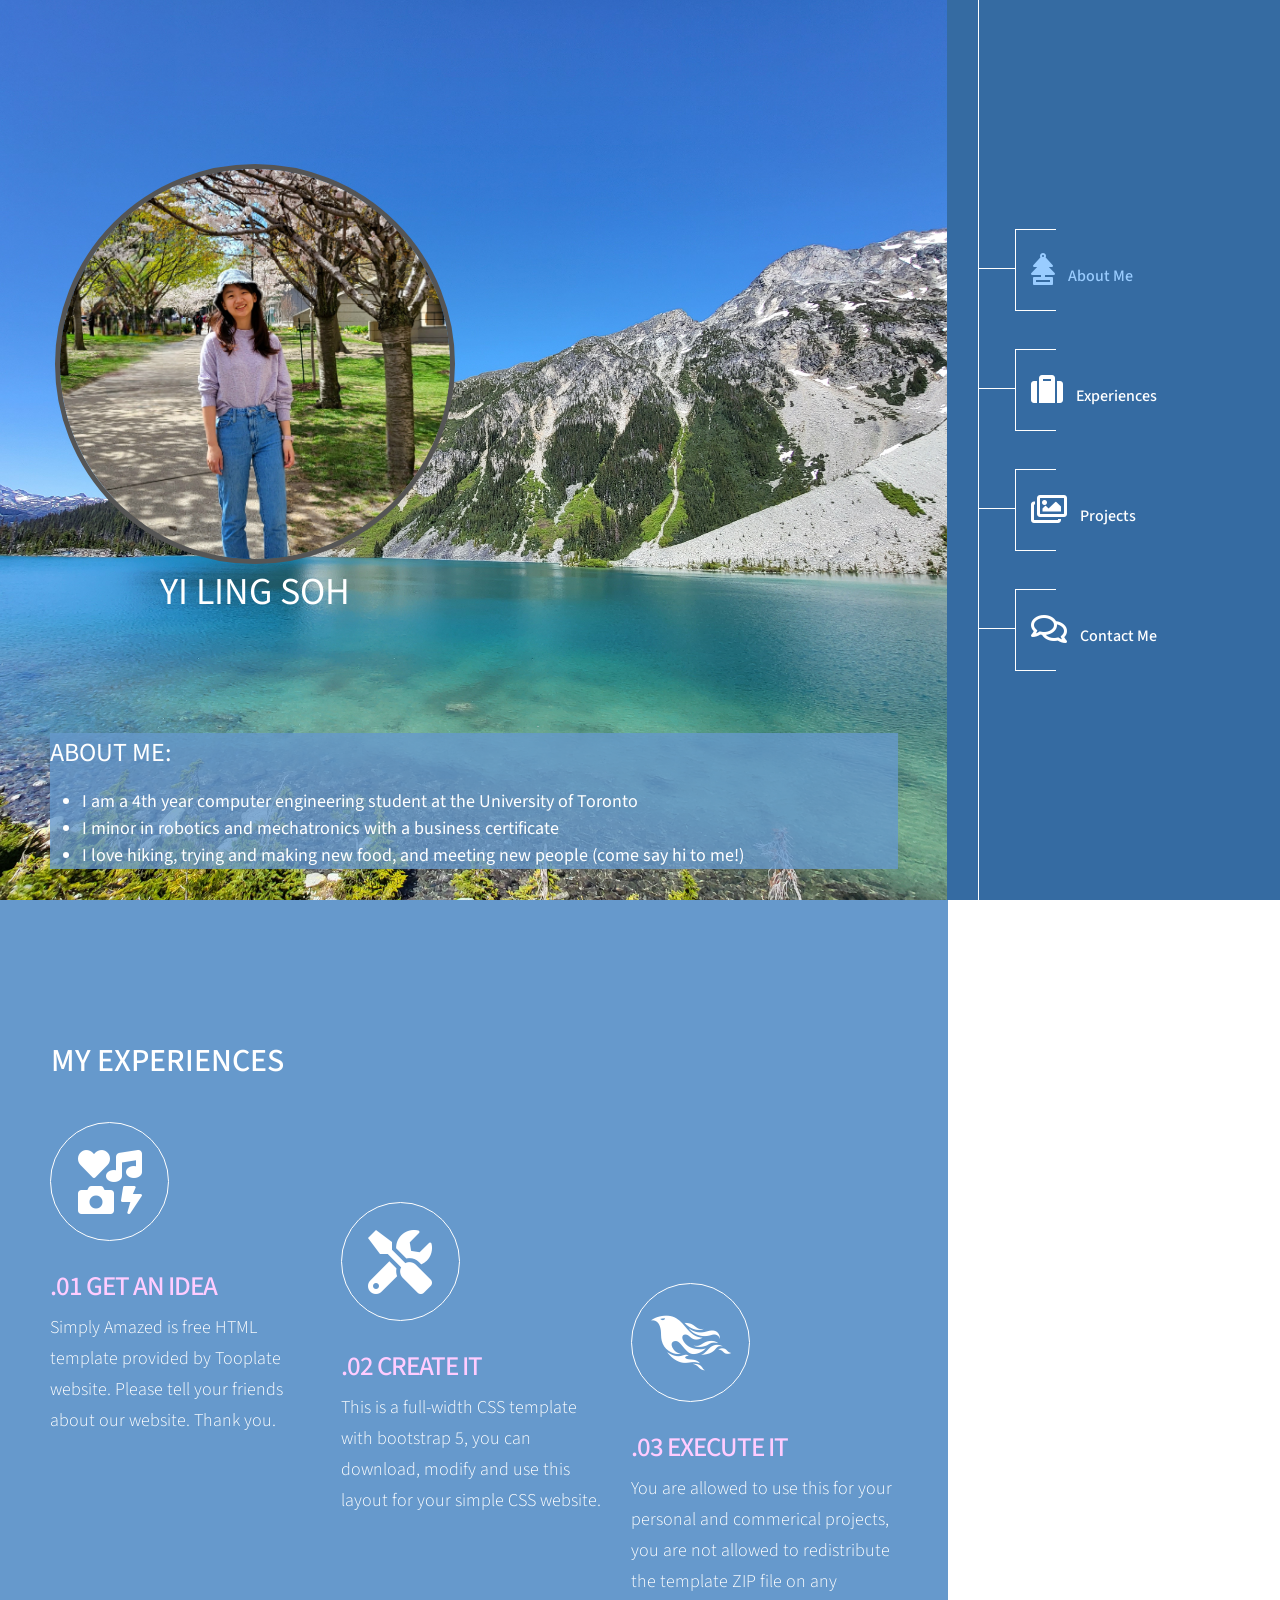
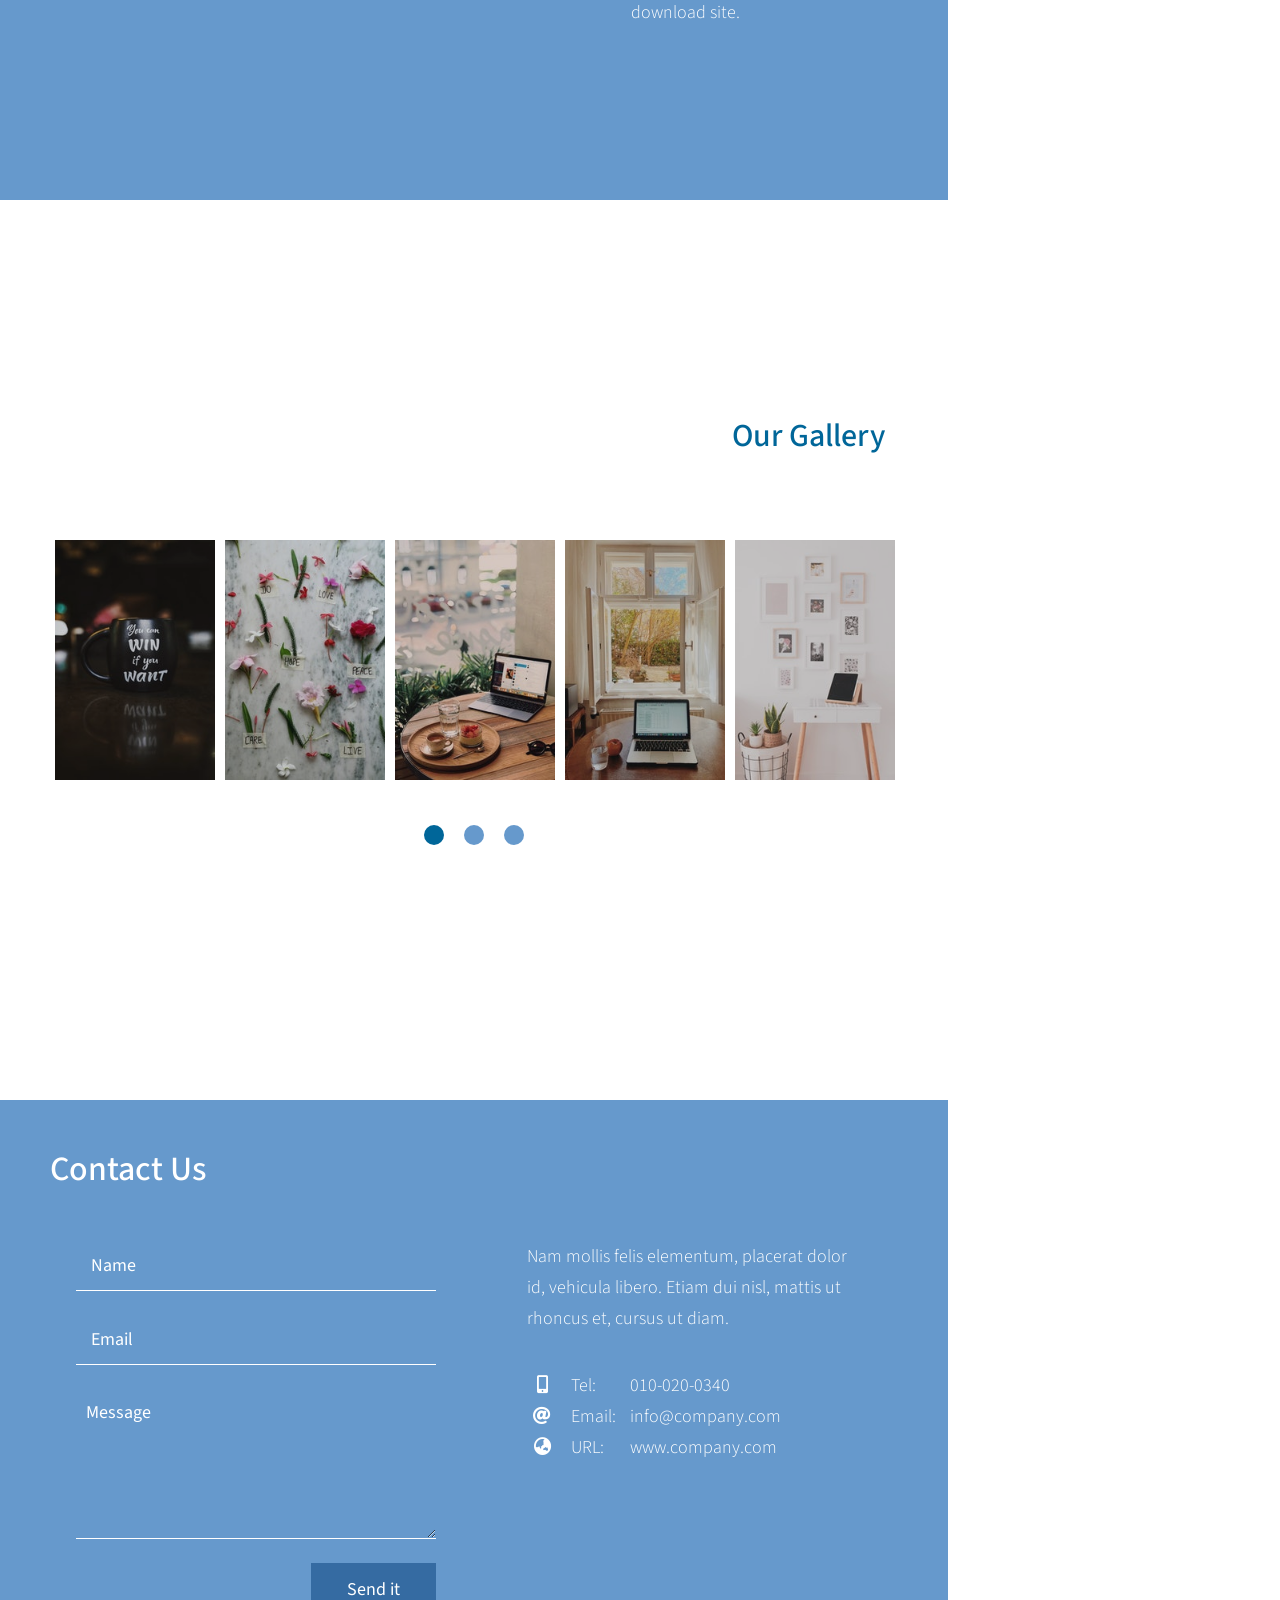
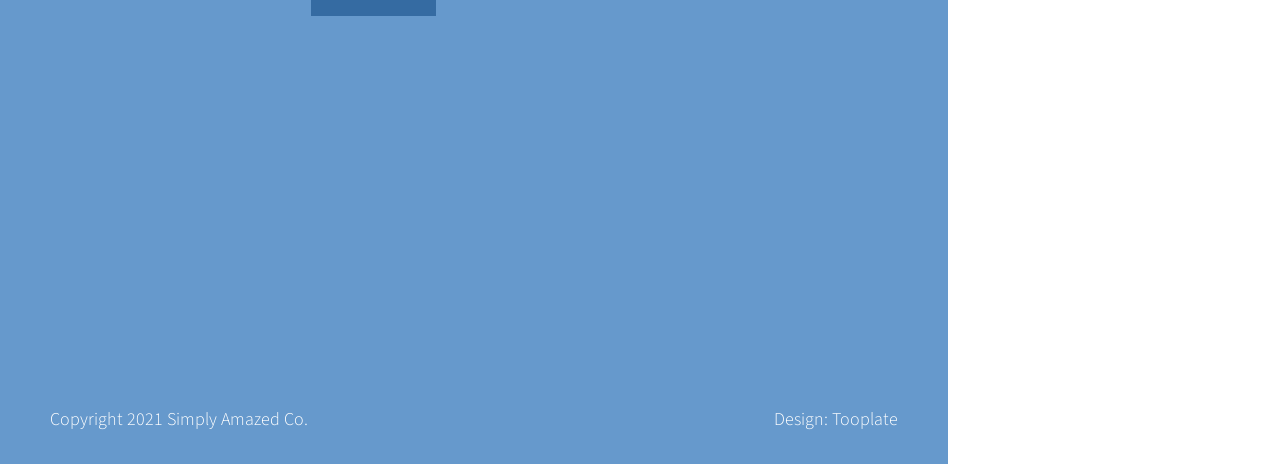
==== index.html @ aee6cf65 "bio part 2" ====
<!doctype html>
<html lang="en">
<head>
    <meta charset="utf-8" />
    <title>Simply Amazed HTML Template by Tooplate</title>
    <meta name="viewport" content="width=device-width, initial-scale=1">
    <link rel="preconnect" href="https://fonts.gstatic.com">
    <link href="https://fonts.googleapis.com/css2?family=Source+Sans+Pro:wght@300;400&display=swap" rel="stylesheet">
    <link rel="stylesheet" href="css/bootstrap.min.css" type="text/css" />
    <link rel="stylesheet" href="fontawesome/css/all.min.css" type="text/css" /> 
    <link rel="stylesheet" href="css/slick.css" type="text/css" />   
    <link rel="stylesheet" href="css/tooplate-simply-amazed.css" type="text/css" />
<!--

Tooplate 2123 Simply Amazed

https://www.tooplate.com/view/2123-simply-amazed

-->
</head>

<body>
    <div id="outer">
        <header class="header order-last" id="tm-header">
            <nav class="navbar">
                <div class="collapse navbar-collapse single-page-nav">
                    <ul class="navbar-nav">
                        <li class="nav-item">
                            <a class="nav-link" href="#section-1"><span class="icn"><i class="fas fa-2x fa-air-freshener"></i></span> About Me</a>
                        </li>
                        <li class="nav-item">
                            <a class="nav-link" href="#section-2"><span class="icn"><i class="fas fa-2x fa-solid fa-suitcase"></i></span> Experiences </a>
                        </li>
                        <li class="nav-item">
                            <a class="nav-link" href="#section-3"><span class="icn"><i class="far fa-2x fa-images"></i></span> Projects </a>
                        </li>
                        <li class="nav-item">
                            <a class="nav-link" href="#section-4"><span class="icn"><i class="far fa-2x fa-comments"></i></span> Contact Me</a>
                        </li>
                    </ul>
                </div>
            </nav>
        </header>
        
        <button class="navbar-button collapsed" type="button">
            <span class="menu_icon">
                <span class="icon-bar"></span>
                <span class="icon-bar"></span>
                <span class="icon-bar"></span>
            </span>
        </button>
        
        <main id="content-box" class="order-first">
            <div class="banner-section section parallax-window" data-parallax="scroll" data-image-src="img/section-1-bg.jpg" id="section-1">
                <div class="container">
                    <div class="item">
                        <div class="logo-fa" > <img class="circular--square" src="img/pp.jpg" /> <span id="larger" >Yi Ling Soh</span>
                        </div>
                            <div class="bg-blue-transparent abt-me"><p> <span style="font-size: 26px"> <strong>ABOUT ME:</strong> </span>
                                <ul>
                                    <li>I am a 4th year computer engineering student at the University of Toronto</li>
                                    <li>I minor in robotics and mechatronics with a business certificate</li>
                                    <li>I love hiking, trying and making new food, and meeting new people (come say hi to me!)</li>
                                </ul>
                            </p></div>
                        </div>
                    </div>
                </div>
        
            <section class="work-section section" id="section-2">
                <div class="container">
                    <div class="title">
                        <h2>MY EXPERIENCES</h2>
                    </div>
                    <div class="row">
                        <div class="item col-md-4">
                            <div class="tm-work-item-inner">
                                <div class="icn"><i class="fas fa-2x fa-icons"></i></div>
                                <h3>.01 Get An Idea</h3>
                                <p>Simply Amazed is free HTML template provided by Tooplate website. Please tell your friends about our website. Thank you.</p>
                            </div>                        
                        </div>
                        <div class="item col-md-4 one">
                            <div class="tm-work-item-inner">
                                <div class="icn"><i class="fas fa-2x fa-tools"></i></div>
                                <h3>.02 Create It</h3>
                                <p>This is a full-width CSS template with bootstrap 5, you can download, modify and use this layout for your simple CSS website.</p>
                            </div>
                        </div>
                        <div class="item col-md-4 two">
                            <div class="tm-work-item-inner">
                                <div class="icn"><i class="fab fa-2x fa-phoenix-framework"></i></div>
                                <h3>.03 Execute it</h3>
                                <p>You are allowed to use this for your personal and commerical projects, you are not allowed to redistribute the template ZIP file on any download site.</p>
                            </div>
                        </div>
                    </div>
                    
                </div>
            </section>

            <section class="gallery-section section parallax-window" data-parallax="scroll" data-image-src="img/section-3-bg.jpg" id="section-3">
                <div class="container">
                    <div class="title text-right">
                        <h2>Our Gallery</h2>
                    </div>
                    <div class="mx-auto gallery-slider">
                        <figure class="effect-julia item">
                            <img src="img/gallery-img-01.jpg" alt="Image">
                            <figcaption>
                                <div>
                                    <p>Julia dances in the deep dark</p>
                                </div>
                                <a href="#">View more</a>
                            </figcaption>
                        </figure>
                        <figure class="effect-julia item">
                            <img src="img/gallery-img-02.jpg" alt="Image">
                            <figcaption>
                                <div>
                                    <p>Julia dances in the deep dark</p>
                                </div>
                                <a href="#">View more</a>
                            </figcaption>
                        </figure>
                        <figure class="effect-julia item">
                            <img src="img/gallery-img-03.jpg" alt="Image">
                            <figcaption>
                                <div>
                                    <p>Julia dances in the deep dark</p>
                                </div>
                                <a href="#">View more</a>
                            </figcaption>
                        </figure>
                        <figure class="effect-julia item">
                            <img src="img/gallery-img-04.jpg" alt="Image">
                            <figcaption>
                                <div>
                                    <p>Julia dances in the deep dark</p>
                                </div>
                                <a href="#">View more</a>
                            </figcaption>
                        </figure>
                        <figure class="effect-julia item">
                            <img src="img/gallery-img-05.jpg" alt="Image">
                            <figcaption>
                                <div>
                                    <p>Julia dances in the deep dark</p>
                                </div>
                                <a href="#">View more</a>
                            </figcaption>
                        </figure>
                        <figure class="effect-julia item">
                            <img src="img/gallery-img-06.jpg" alt="Image">
                            <figcaption>
                                <div>
                                    <p>Julia dances in the deep dark</p>
                                </div>
                                <a href="#">View more</a>
                            </figcaption>
                        </figure>
                        <figure class="effect-julia item">
                            <img src="img/gallery-img-07.jpg" alt="Image">
                            <figcaption>
                                <div>
                                    <p>Julia dances in the deep dark</p>
                                </div>
                                <a href="#">View more</a>
                            </figcaption>
                        </figure>
                        <figure class="effect-julia item">
                            <img src="img/gallery-img-08.jpg" alt="Image">
                            <figcaption>
                                <div>
                                    <p>Julia dances in the deep dark</p>
                                </div>
                                <a href="#">View more</a>
                            </figcaption>
                        </figure>
                        <figure class="effect-julia item">
                            <img src="img/gallery-img-09.jpg" alt="Image">
                            <figcaption>
                                <div>
                                    <p>Julia dances in the deep dark</p>
                                </div>
                                <a href="#">View more</a>
                            </figcaption>
                        </figure>
                    </div>
                </div>
            </section>

            <section class="contact-section section" id="section-4">
                <div class="container">
                    <div class="title">
                        <h3>Contact Us</h3>
                    </div>
                    <div class="row">
                        <div class="col-lg-5 col-md-6 mb-4 contact-form">
                            <div class="form tm-contact-item-inner">
                                <form action="#" method="POST">
                                    <div class="form-group">
                                        <input name="name" type="text" class="form-control" placeholder="Name">
                                    </div>
                                    <div class="form-group">
                                        <input name="email" type="text" class="form-control" placeholder="Email">
                                    </div>
                                    <div class="form-group">
                                        <textarea name="message" class="textarea form-control" placeholder="Message"></textarea>
                                    </div>
                                    <div class="form-group text-right">
                                        <input type="submit" class="btn btn-primary" value="Send it">
                                    </div>
                                </form>
                            </div>
                        </div>
                        <div class="col-lg-4 col-md-6 mb-4 contact-details">
                            <div class="tm-contact-item-inner-2">
                                <p>Nam mollis felis elementum, placerat dolor id, vehicula libero. Etiam dui nisl, mattis ut rhoncus et, cursus ut diam.</p>
                                <ul class="font-weight-light">
                                    <li>
                                        <span class="icn"><i class="fas fa-mobile-alt"></i></span>
                                        <span class="lbl">Tel:</span> <a href="#">010-020-0340</a>
                                    </li>
                                    <li>
                                        <span class="icn"><i class="fas fa-at"></i></span>
                                        <span class="lbl">Email:</span> <a href="#">info@company.com</a>
                                    </li>
                                    <li>
                                        <span class="icn"><i class="fas fa-globe-asia"></i></span>
                                        <span class="lbl">URL:</span> <a href="#">www.company.com</a>
                                    </li>
                                </ul>
                            </div>                        
                        </div>
                        <div class="col-lg-3 col-md-12 map">
                            <!-- Map -->
                            <div class="map-outer tm-mb-40">
                                <div class="gmap-canvas">
                                    <iframe width="100%" height="400" id="gmap-canvas"
                                        src="https://maps.google.com/maps?q=Av.+L%C3%BAcio+Costa,+Rio+de+Janeiro+-+RJ,+Brazil&t=&z=13&ie=UTF8&iwloc=&output=embed"
                                        frameborder="0" scrolling="no" marginheight="0" marginwidth="0"></iframe>
                                </div>
                            </div>
                        </div>
                    </div>                
                </div>
                <footer class="footer container container-2">
                    <div class="row"> 
                        <p class="col-sm-7">Copyright 2021 Simply Amazed Co.</p>
                        <p class="col-sm-5 text-right design">Design: <a rel="nofollow" href="https://www.tooplate.com" target="_parent">Tooplate</a></p>
                    </div>
                </footer>
            </section>
        </main>
    </div>
    <script src="js/jquery-3.3.1.min.js"></script>
    <script src="js/bootstrap.bundle.min.js"></script>
    <script src="js/jquery.singlePageNav.min.js"></script>
    <script src="js/slick.js"></script>
    <script src="js/parallax.min.js"></script>
    <script src="js/templatemo-script.js"></script>
</body>
</html>
---- css/tooplate-simply-amazed.css ----
::after, ::before { line-height: normal; }

/* <<< Reset CSS >>> */
body {
  font-family: 'Source Sans Pro', sans-serif;
  font-size: 18px;
  color: #6c757d;
  line-height: 1.5;
  background-color: #fff;
  -webkit-font-smoothing: antialiased;
  -webkit-text-size-adjust: 100%;
}

ol:after,
ul:after {
  content: "";
  display: block;
  line-height: 0;
  clear: both;
  overflow: hidden;
  height: 0;
}

pre {
  border-left: 10px solid #ccc;
  max-width: 500px;
}

/* <<< Headings >>> */
h1 { font-size: 40px; }
h2 { font-size: 32px; }
h3 { font-size: 28px; }
h4 { font-size: 24px; }
h5 { font-size: 20px; }
h6 { font-size: 16px; }
p, .font-weight-light { font-weight: 300; }

/* <<< WP-Image Hack >>> */
img {
  border: 0;
  height: auto;
  max-width: 100%;
}


/* <<< anchor >>> */
a {
  color: #99ccff;
  -webkit-transition: all 0.3s ease-in-out;
  transition: all 0.3s ease-in-out;
}

a:hover {
  color: green;
  text-decoration: none;
}

a:focus {
  outline: 0;
  color: green;
}

/* <<< btn override >>> */
.btn {
  white-space: normal;
  cursor: pointer;
  font-size: 18px;
  padding: 12px 35px;
  border-radius: 0;
}

/* <<< btn-primary >>> */
.btn-primary {
  color: #fff;
  background-color: #356ba2;
  border-color: transparent;
}

.btn-primary.active, .btn-primary:active, .btn-primary.focus, .btn-primary:focus, .btn-primary.active.focus, .btn-primary.active:focus, .btn-primary.active:hover, .btn-primary:active.focus, .btn-primary:active:focus, .btn-primary:active:hover, .btn-primary:hover {
  color: #fff;
  background-color: #99ccff;
  border-color: transparent;
  -webkit-box-shadow: none;
  box-shadow: none;
}

.btn-primary:not(:disabled):not(.disabled).active, .btn-primary:not(:disabled):not(.disabled):active {
  background-color: #99ccff;
  border-color: transparent;
  -webkit-box-shadow: none;
  box-shadow: none;
}

.btn-primary:not(:disabled):not(.disabled).active:focus, .btn-primary:not(:disabled):not(.disabled):active:focus {
  -webkit-box-shadow: none;
  box-shadow: none;
}

.form-control {
  width: 100%;
  -webkit-appearance: none;
  -moz-appearance: none;
  appearance: none;
  border-radius: 0;
  -webkit-background-clip: padding-box;
  height: 50px;
  background-color: transparent;
  border: 0;
  border-bottom: 1px solid #fff;
  font-size: 18px;
  color: #fff;
  padding-left: 15px;
  padding-right: 15px;
}

.form-control::-webkit-input-placeholder { color: white; }
.form-control:-moz-placeholder { color: white; }
.form-control::-moz-placeholder { color: white; }
.form-control:-ms-input-placeholder { color: white; }

.form-control:focus {
  border-bottom: 1px solid #356ba2;
  outline: 0;
  -webkit-box-shadow: none;
  box-shadow: none;
  background-color: transparent;
  color: #fff;
}

textarea.form-control {
  min-height: 150px;
  padding: 10px 10px 10px 10px;
}

/* <<< Global >>> */
.container { max-width: 1150px; }
.container-2 { max-width: 1250px; }

/* <<< outer >>> */
#outer {
  position: relative;
  width: 100%;
  min-height: 100%;
  display: -webkit-box;
  display: -ms-flexbox;
  display: flex;
  -ms-flex-wrap: wrap;
      flex-wrap: wrap;
}

@media (max-width: 991px) {
  #outer { display: block; }
}

/* <<< Header >>> */
.header {
  position: fixed;
  right: 0;
  width: 26%;
  height: 100%;
  background-color: #356ba2;
  overflow-y: auto;
  z-index: 1;
  display: -webkit-box;
  display: -ms-flexbox;
  display: flex;
  -webkit-box-orient: vertical;
  -webkit-box-direction: normal;
}

@media (max-width: 991px) {
  .header {
    position: fixed;
    right: -100%;
    top: 0;
    bottom: 0;
    width: 300px;
    -webkit-transition: all 0.5s ease-in-out;
    transition: all 0.5s ease-in-out;
    display: -webkit-box;
    display: -ms-flexbox;
    display: flex;
  }
}

@media (max-width: 575px) {
  .header { width: 100%; }
}

.header.open { right: 0; }
.design { color: #fff; }

.design a {
  color: #fff;
  text-decoration: none;
}

.design a:hover { color: #99ccff; }

/* <<< Mobile Menu button >>> */
.navbar-button {
  width: 50px;
  height: 47px;  
  padding: 0;
  margin: 0;
  outline: 0;
  border: 0;
  z-index: 9;
  -webkit-box-shadow: none;
  box-shadow: none;
  position: fixed;
  top: 0px;
  right: 0px;
  background-color: #fff;
  padding: 10px;
  border-radius: 0;
  display: none;
  -webkit-box-shadow: 0px 5px 10px 0px rgba(50, 50, 50, 0.3);
  box-shadow: 0px 5px 10px 0px rgba(50, 50, 50, 0.3);
}

@media (max-width: 991px) {
  .navbar-button {
    display: flex;
    align-items: center;
    justify-content: center;
  }
}

.navbar-button:focus {
  border: 0;
  outline: 0;
  -webkit-box-shadow: 0px 5px 10px 0px rgba(50, 50, 50, 0.3);
  box-shadow: 0px 5px 10px 0px rgba(50, 50, 50, 0.3);
}

.navbar-button .menu_icon {
  margin: 0;
  padding-top: 1px;
  float: left;
  width: 25px;
  height: 22px;
  position: relative;
  cursor: pointer;
}

.navbar-button .menu_icon .icon-bar {
  display: block;
  position: absolute;
  opacity: 1;
  width: 25px;
  height: 3px;
  background-color: #6699cc;
  margin: 0 auto;
  left: 0;
  -webkit-transition: all 0.25s ease-in-out;
  transition: all 0.25s ease-in-out;
}

.navbar-button .menu_icon .icon-bar:nth-child(1) {
  top: 10px;
  -webkit-transform: rotate(145deg);
  /* WebKit */
  /* Mozilla */
  /* Opera */
  /* Internet Explorer */
  transform: rotate(140deg);
  /* CSS3 */
}

.navbar-button .menu_icon .icon-bar:nth-child(2) {
  top: 8px;
  opacity: 0;
  left: -10px;
}

.navbar-button .menu_icon .icon-bar:nth-child(3) {
  top: 10px;
  -webkit-transform: rotate(-145deg);
  /* WebKit */
  /* Mozilla */
  /* Opera */
  /* Internet Explorer */
  transform: rotate(-140deg);
  /* CSS3 */
}

.navbar-button.collapsed .icon-bar {
  -webkit-transform: rotate(0deg);
  /* WebKit */
  /* Mozilla */
  /* Opera */
  /* Internet Explorer */
  transform: rotate(0deg);
  /* CSS3 */
}

.navbar-button.collapsed .icon-bar:nth-child(1) {
  top: 0;
  -webkit-transform: rotate(0deg);
  /* WebKit */
  /* Mozilla */
  /* Opera */
  /* Internet Explorer */
  transform: rotate(0deg);
  /* CSS3 */
}

.navbar-button.collapsed .icon-bar:nth-child(2) {
  top: 10px;
  left: 0;
  opacity: 1;
}

.navbar-button.collapsed .icon-bar:nth-child(3) {
  top: 20px;
  -webkit-transform: rotate(0deg);
  /* WebKit */
  /* Mozilla */
  /* Opera */
  /* Internet Explorer */
  transform: rotate(0deg);
  /* CSS3 */
}

/* <<< Navigation >>> */
.navbar {
  padding: 0;
  margin-bottom: 0;
}

.navbar .navbar-collapse {
  display: flex;
  height: 100% !important;
  padding-left: 61px;
  padding-right: 61px;
}

@media (max-width: 1366px) {
  .navbar .navbar-collapse {
    padding-left: 31px;
    padding-right: 21px;
  }
}

.navbar .navbar-nav { position: relative; }

@media (max-height: 580px) {
  .navbar .navbar-nav { padding-top: 30px; }
}

.navbar .navbar-collapse::before {
  content: '';
  position: absolute;
  width: 1px;
  background-color: #fff;
  height: 100%;
  top: 0;
}

.navbar .navbar-nav > .nav-item {
  font-weight: 500;
  font-size: 18px;
  background-image: url(../img/menu-item-bg.png);
  background-position: left center;
  background-repeat: no-repeat;
  min-height: 82px;
  display: -webkit-box;
  display: -ms-flexbox;
  display: flex;
  -webkit-box-align: center;
      -ms-flex-align: center;
          align-items: center;
  padding-left: 66px;
  margin-bottom: 38px;
}

@media (max-width: 1366px) {
  .navbar .navbar-nav > .nav-item {
    font-size: 16px;
    padding-left: 53px;
  }
}

.navbar .navbar-nav > .nav-item .icn {
  padding-right: 20px;
  display: inline-block;
}

@media (max-width: 1366px) {
  .navbar .navbar-nav > .nav-item .icn { padding-right: 10px; }
}

.navbar .navbar-nav > .nav-item:last-child { margin-bottom: 0; }

.navbar .navbar-nav > .nav-item:hover > a.nav-link,
.navbar .navbar-nav > .nav-item.active > a.nav-link,
.navbar .navbar-nav > .nav-item.current-menu-ancestor > a.dropdown-toggle {
  background-color: transparent;
  outline: 0;
  color: #99ccff;
  transition: all 0.3s ease;
}

.navbar .navbar-nav > .nav-item > a.nav-link {
  color: #fff;
  -webkit-transition: all 0s ease-in-out;
  transition: all 0s ease-in-out;
  padding: 0;
}

.navbar .navbar-nav > .nav-item > a.nav-link.current { color: #99ccff; }

.navbar .navbar-nav > .nav-item > a.nav-link.dropdown-toggle::after {
  content: '';
  vertical-align: middle;
}

@media (max-width: 767px) {
  .navbar .navbar-nav > .nav-item > a.nav-link.dropdown-toggle::after { display: none; }
}

@media (max-width: 767px) {
  .navbar .navbar-nav > .nav-item > a.nav-link {
    padding: 10px;
    color: #fff;
  }
}

.navbar .navbar-nav > .nav-item ul.dropdown-menu {
  padding: 0;
  width: auto;
  border-radius: 0;
  border: 0;
  margin: 0;
}

.navbar .navbar-nav > .nav-item ul.dropdown-menu .nav-item {
  font-size: 16px;
  font-weight: 300;
}

.navbar .navbar-nav > .nav-item ul.dropdown-menu .nav-item > a.dropdown-item {
  border-bottom: 0;
  color: #fff;
  padding: 5px;
}

@media (max-width: 767px) {
  .navbar .navbar-nav > .nav-item ul.dropdown-menu .nav-item > a.dropdown-item {
    padding-left: 20px;
  }
}

.navbar .navbar-nav > .nav-item ul.dropdown-menu .nav-item > a.dropdown-item.dropdown-toggle {
  display: -ms-flexbox;
  display: -webkit-box;
  display: flex;
  -ms-flex-align: center;
  -webkit-box-align: center;
          align-items: center;
}

.navbar .navbar-nav > .nav-item ul.dropdown-menu .nav-item > a.dropdown-item.dropdown-toggle::after {
  height: 2px !important;
  background-color: cyan;
  opacity: 1;
  -webkit-box-flex: 1;
      -ms-flex: 1;
          flex: 1;
  border: 0;
  margin-left: 10px;
  display: block;
}

@media (max-width: 767px) {
  .navbar .navbar-nav > .nav-item ul.dropdown-menu .nav-item > a.dropdown-item.dropdown-toggle::after {
    display: none;
  }
}

.navbar .navbar-nav > .nav-item ul.dropdown-menu .nav-item:hover > a,
.navbar .navbar-nav > .nav-item ul.dropdown-menu .nav-item.active > a,
.navbar .navbar-nav > .nav-item ul.dropdown-menu .nav-item.current-menu-ancestor > a.dropdown-toggle {
  font-weight: 500;
  color: #fff;
  background-color: lightblue;
}

.navbar .navbar-nav > .nav-item ul.dropdown-menu .nav-item:hover > a.dropdown-toggle::after {
  opacity: 1;
}

.navbar .navbar-nav > .nav-item ul.dropdown-menu .nav-item ul.dropdown-menu {
  padding: 0;
}

@media (max-width: 767px) {
  .navbar .navbar-nav .caret::before {
    margin-left: 10px;
    font-size: 26px;
    content: '\f107';
    font-family: "fontawesome";
    vertical-align: middle;
  }
  .navbar .navbar-nav .caret.caret-open::before {
    content: '\f106';
  }
}

@media only screen and (min-width: 768px) {
  /**:: First Dropdown ::**/
  .navbar .navbar-collapse ul li {
    position: relative;
  }
  .navbar .navbar-collapse ul li:hover > ul {
    display: block;
  }
  .navbar .navbar-collapse ul ul {
    position: absolute;
    top: 100%;
    left: 0;
    min-width: 250px;
    display: none;
    background-color: dodgerblue;
  }
  /**:: Second Dropdown ::**/
  .navbar .navbar-collapse ul ul li {
    position: relative;
  }
  .navbar .navbar-collapse ul ul li:hover > ul {
    display: block;
  }
  .navbar .navbar-collapse ul ul ul {
    position: absolute;
    top: 0;
    left: 100%;
    min-width: 250px;
    display: none;
    background-color: aqua;
  }
  /**:: Third Dropdown ::**/
  .navbar .navbar-collapse ul ul ul li {
    position: relative;
  }
  .navbar .navbar-collapse ul ul ul li:hover ul {
    display: block;
  }
  .navbar .navbar-collapse ul ul ul ul {
    position: absolute;
    top: 0;
    left: -100%;
    min-width: 250px;
    display: none;
    z-index: 1;
    background-color: bisque;
  }
  /**:: Fourth Dropdown ::**/
  .navbar .navbar-collapse ul ul ul ul li {
    position: relative;
  }
  .navbar .navbar-collapse ul ul ul ul li:hover ul {
    display: block;
  }
  .navbar .navbar-collapse ul ul ul ul ul {
    position: absolute;
    top: 0;
    left: -100%;
    min-width: 250px;
    display: none;
    z-index: 1;
    background-color: fuchsia;
  }
}

@media (max-width: 991px) {
  .navbar .navbar-nav {
    padding-top: 5px;
    margin-bottom: 0;
  }

  .navbar .navbar-collapse { padding-left: 0; }
  .navbar .navbar-collapse::before { height: 0; }

  .navbar .navbar-nav > .nav-item {
    min-height: 45px;
    margin-bottom: 10px;
    background-size: contain;
  }

  .navbar .navbar-nav > .nav-item { padding-left: 30px; }
  .nav-link .fa-2x { font-size: 1.2em; }  
}

/* <<< content-box >>> */
#content-box {
  overflow: hidden;
  width: calc(74% + 1px);
}

@media (max-width: 991px) {
  #content-box { width: 100%; }
}

.section {
  height: 100vh;
  min-height: 700px;
  display: flex;
  align-items: center;
}

/* <<< Banner side >>> */
.banner-section {
  position: relative;
  text-align: center;
  background-color: #99ccff;
  padding-top: 121px;
  align-items: flex-start;
}

.bg-blue-transparent { background-color: rgb(102 153 204 / 0.8); }
.abt-me {
  text-align: left;
  color: white;
}

.circular--square { 
  border-top-left-radius: 50% 50%; 
  border-top-right-radius: 50% 50%; 
  border-bottom-right-radius: 50% 50%; 
  border-bottom-left-radius: 50% 50%; 
  border: 5px solid #555;
}

.banner-section .logo-fa {  
  color: #fff;
  max-width: 400px;
  margin-left: 5px;
  padding-top: 43px;
  padding-bottom: 35px;
  font-size: 32px;
  margin-bottom: 60px;
}

@media (max-width: 991px) {
  .banner-section .logo-fa { margin: 0 auto 30px; }
}

@media (max-width: 767px) {
  .banner-section .logo-fa {
    font-size: 28px;
    padding-top: 20px;
    padding-bottom: 15px;
  }
}

.banner-section .logo-fa span {
  font-size: 38px;
  display: block;
  text-transform: uppercase;
  margin-bottom: 17px;
}

@media (max-width: 767px) {
  .banner-section .logo-fa span {
    font-size: 32px;
    margin-bottom: 10px;
  }
}

.banner-section .simple {
  color: #fff;
  display: inline-block;
  margin: auto;
  margin-left: 97px;
  padding: 33px 68px 34px 68px;
}

@media (max-width: 991px) {
  .banner-section .simple { margin-left: 0; }
}

@media (max-width: 767px) {
  .banner-section .simple { padding: 16px 34px 17px 34px; }
}

.banner-section .simple p {
  margin-bottom: 0;
  font-size: 22px;
}

@media (max-width: 991px) {
  .banner-section .simple p { font-size: 20px; }
}

@media (max-width: 575px) {
  .banner-section .simple p { font-size: 18px; }
}

/* <<< Work Side >>> */
.work-section {
  padding-top: 90px!important;
  padding-bottom: 90px!important;
  min-height: 850px;
  background-color: #6699cc;
}

.work-section .container { max-width: 1242px; }

.tm-work-item-inner {
  max-width: 360px;
  margin-left: auto;
  margin-right: auto;
  margin-bottom: 30px;
}

@media (max-width: 767px) {
  .work-section .item {
    text-align: center;
    margin-bottom: 30px;
  }
}

.work-section .item.one { margin-top: 80px; }

@media (max-width: 767px) {
  .work-section .item.one { margin-top: 0;}
}

.work-section .item.two { margin-top: 161px; }

@media (max-width: 767px) {
  .work-section .item.two { margin-top: 0; }
}

.work-section .item .icn {
  width: 119px;
  height: 119px;
  display: block;
  border: 1px solid #fff;
  border-radius: 100%;
  color: #fff;
  font-size: 32px;
  display: -webkit-box;
  display: -ms-flexbox;
  display: flex;
  -webkit-box-pack: center;
      -ms-flex-pack: center;
          justify-content: center;
  -webkit-box-align: center;
      -ms-flex-align: center;
          align-items: center;
  text-transform: uppercase;
  margin-bottom: 30px;
}

@media (max-width: 767px) {
  .work-section .item .icn { margin: 0 auto 20px; }
}

.work-section .item h3 {
  color: #ffccff;
  text-transform: uppercase;
  font-size: 27px;
  letter-spacing: -1px;
  margin-bottom: 9px;
}

.work-section .item p {
  color: #fff;
  line-height: 31px;
  margin-bottom: 0;
}

.work-section .title {
  margin-left: 1px;
  padding-bottom: 30px;
  /*border-bottom: 1px solid #fff;*/
}

.work-section .title h2 {
  color: #fff;
  font-size: 32px;
  margin-bottom: 12px;
}

/* <<< Gallery section >>> */
.gallery-slider figure {
	position: relative;
	float: left;
  overflow: hidden;
  margin: 0;
  max-width: 200px;
	height: auto;
	background: #3085a3;
	text-align: center;
	cursor: pointer;
}

.gallery-slider figure img {
	position: relative;
	display: block;
	min-height: 100%;
	max-width: 100%;
	opacity: 0.8;
}

.gallery-slider figure figcaption {
	padding: 1em;
	color: #fff;
	text-transform: uppercase;
	font-size: 1.25em;
	-webkit-backface-visibility: hidden;
	backface-visibility: hidden;
}

.gallery-slider figure figcaption::before,
.gallery-slider figure figcaption::after {
	pointer-events: none;
}

.gallery-slider figure figcaption,
.gallery-slider figure figcaption > a {
	position: absolute;
	top: 0;
	left: 0;
	width: 100%;
	height: 100%;
}

/* Anchor will cover the whole item by default */
/* For some effects it will show as a button */
.gallery-slider figure figcaption > a {
	z-index: 1000;
	text-indent: 200%;
	white-space: nowrap;
	font-size: 0;
	opacity: 0;
}

.gallery-slider figure h2 {
	word-spacing: -0.15em;
  font-weight: 300;
  font-size: 28px;
}

.gallery-slider figure h2 span {
	font-weight: 800;
}

.gallery-slider figure h2,
.gallery-slider figure p {
	margin: 0;
}

.gallery-slider figure p {
	letter-spacing: 1px;
	font-size: 68.5%;
}

.gallery-section {
  background-color: #99ccff;
}

.gallery-section .title {
  padding-right: 13px;
  margin-bottom: 80px;
}

/*---------------*/
/***** Julia *****/
/*---------------*/

figure.effect-julia {
	background: #2f3238;
}

figure.effect-julia img {
	-webkit-transition: opacity 1s, -webkit-transform 1s;
	transition: opacity 1s, transform 1s;
	-webkit-backface-visibility: hidden;
	backface-visibility: hidden;
}

figure.effect-julia figcaption {
	display: flex;
  align-items: center;
}

figure.effect-julia h2 {
	position: relative;
	padding: 0.5em 0;
}

figure.effect-julia p {
	display: inline-block;
	margin: 0 0 0.25em;
	padding: 0.4em 1em;
	background: rgba(255,255,255,0.9);
	color: #2f3238;
	text-transform: none;
	font-weight: 500;
	font-size: 75%;
	-webkit-transition: opacity 0.35s, -webkit-transform 0.35s;
	transition: opacity 0.35s, transform 0.35s;
	-webkit-transform: translate3d(-360px,0,0);
	transform: translate3d(-360px,0,0);
}

figure.effect-julia p:first-child {
	-webkit-transition-delay: 0.15s;
	transition-delay: 0.15s;
}

figure.effect-julia p:nth-of-type(2) {
	-webkit-transition-delay: 0.1s;
	transition-delay: 0.1s;
}

figure.effect-julia p:nth-of-type(3) {
	-webkit-transition-delay: 0.05s;
	transition-delay: 0.05s;
}

figure.effect-julia:hover p:first-child {
	-webkit-transition-delay: 0s;
	transition-delay: 0s;
}

figure.effect-julia:hover p:nth-of-type(2) {
	-webkit-transition-delay: 0.05s;
	transition-delay: 0.05s;
}

figure.effect-julia:hover p:nth-of-type(3) {
	-webkit-transition-delay: 0.1s;
	transition-delay: 0.1s;
}

figure.effect-julia:hover img {
	opacity: 0.4;
	-webkit-transform: scale3d(1.1,1.1,1);
	transform: scale3d(1.1,1.1,1);
}

figure.effect-julia:hover p {
	opacity: 1;
	-webkit-transform: translate3d(0,0,0);
	transform: translate3d(0,0,0);
}

@media (max-width: 767px) {
  .gallery-section .title { margin-bottom: 40px; }
}

.gallery-section .title h2 { color: #006699; }
.gallery-section .slick-list { margin-bottom: 40px; }

.gallery-section .item {
  text-align: center;
  margin: 5px;
}

.gallery-section .slick-dots {
  position: unset;
  bottom: 0;
}

.gallery-section .slick-dots li {
  background-color: #6699cc;
  width: 20px;
  height: 20px;
  border-radius: 100%;
  margin: 0 10px;
  transition: all 0.3s ease;
}

.gallery-section .slick-dots li.slick-active,
.gallery-section .slick-dots li:hover {
  background-color: #006699;
}

.gallery-section .slick-dots li button { display: none; }

.contact-section {
  background-color: #6699cc;
  flex-direction: column;
  justify-content: center;
}

.contact-section .title { margin-bottom: 50px; }

.contact-section .title h3 {
  color: #fff;
  font-size: 34px;
}

.contact-section .contact-form .form-group { margin-bottom: 24px; }
.tm-contact-item-inner { max-width: 360px; }
.tm-contact-item-inner-2 { max-width: 330px; }

.tm-contact-item-inner,
.tm-contact-item-inner-2 {
  margin-left: auto;
  margin-right: auto;
}

@media (max-width: 767px) {
  .contact-section .contact-details { margin-bottom: 30px; }
}

.contact-section .contact-details p {
  color: #fff;
  line-height: 31px;
  margin-bottom: 38px;
}

.contact-section .contact-details ul {
  list-style: none;
  padding-left: 0;
  margin-bottom: 0;
}

.contact-section .contact-details ul li {
  color: #fff;
  margin-bottom: 4px;
}

.contact-section .contact-details ul li .icn {
  margin-right: 10px;
  display: inline-block;
  width: 30px;
  text-align: center;
}

.contact-section .contact-details ul li .lbl {
  display: inline-block;
  max-width: 55px;
  width: 100%;
}

.contact-section .contact-details ul li a {
  color: #fff;
  text-decoration: none;
}

.contact-section .contact-details ul li a:hover { color: #99ccff; }
.contact-section .map { text-align: center; }

.map-outer{
  position:relative;
  height:400px;
  width:100%;
}

.gmap-canvas {
  overflow:hidden;
  background:none!important;
  height:400px;
  width:100%;
}

/* <<< footer >>> */
.footer {
  position: relative;
  background-color: #6699cc;
  color: #fff;
  padding-top: 15px;
  padding-bottom: 15px;
  position: static;
  margin-top: 30px;
  /* <<< Dummy Side >>> */
}

@media (min-height: 600px){  
  .contact-section { position: relative; }

  .footer {
    position: absolute;
    bottom: 0;
    left: 60px;
  }
}

@media (max-width: 1300px) {
  .contact-section {
    height: auto;
    min-height: 100vh;
    padding-top: 50px;
  }

  .contact-form,
  .contact-details {
    width: 50%;
  }

  .map { width: 100%; }
}

.container {
  padding-left: 50px;
  padding-right: 50px;
}
.container-2 { max-width: 1250px; }

@media (max-width: 1800px) {
  .footer { left: 15px; }
  .container-2 { max-width: 1150px; }
}

@media (max-width: 1733px) {
  .footer {
    left: 0;
    padding-top: 30px;
  }
}

.parallax-window { background: transparent; }

@media (max-width: 991px) {
  .section {
    height: auto;
    min-height: 100vh;
    display: flex;
    align-items: center;
    padding-top: 60px;
    padding-bottom: 60px;
  }

  .banner-section { padding-top: 0; }
  .contact-section { padding-bottom: 0; }
}

@media (max-width: 620px) {
  .contact-form, .contact-details { width: 100%; }

  .contact-details { margin-bottom: 50px!important; }
}
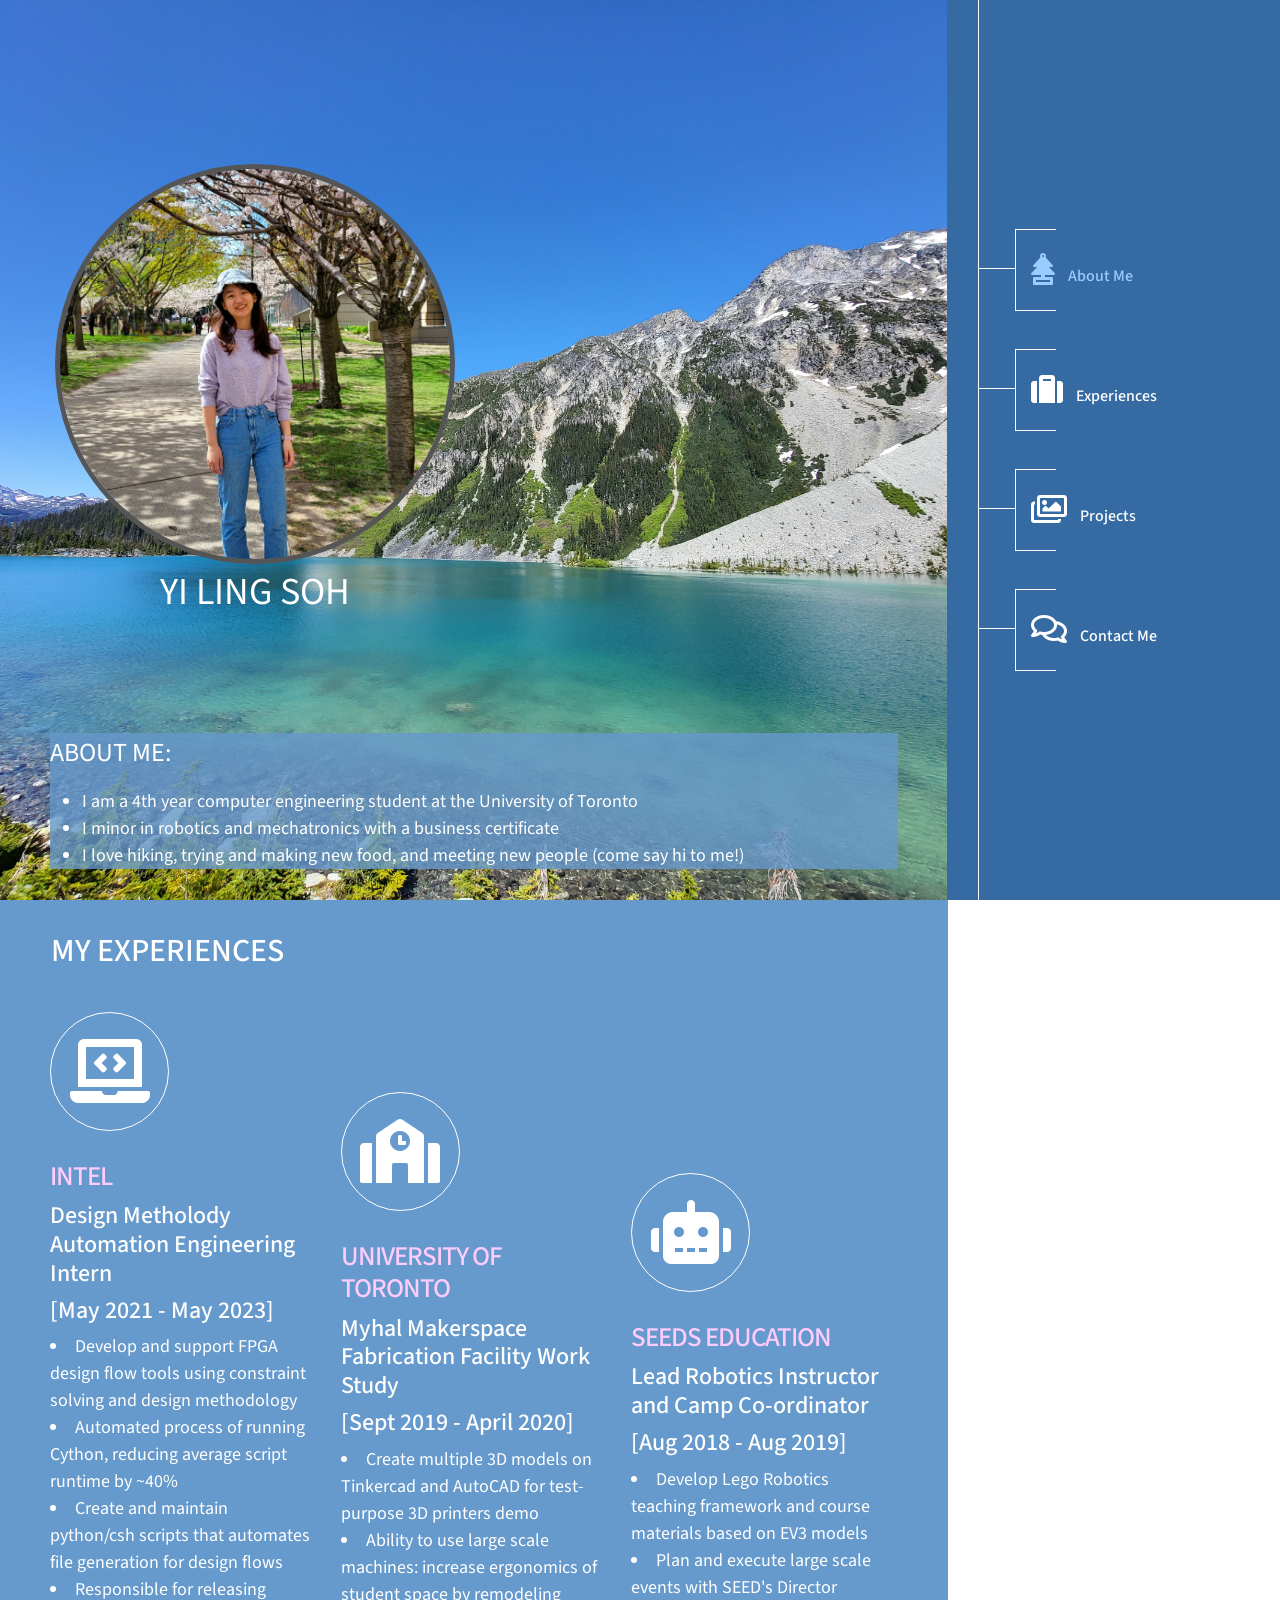
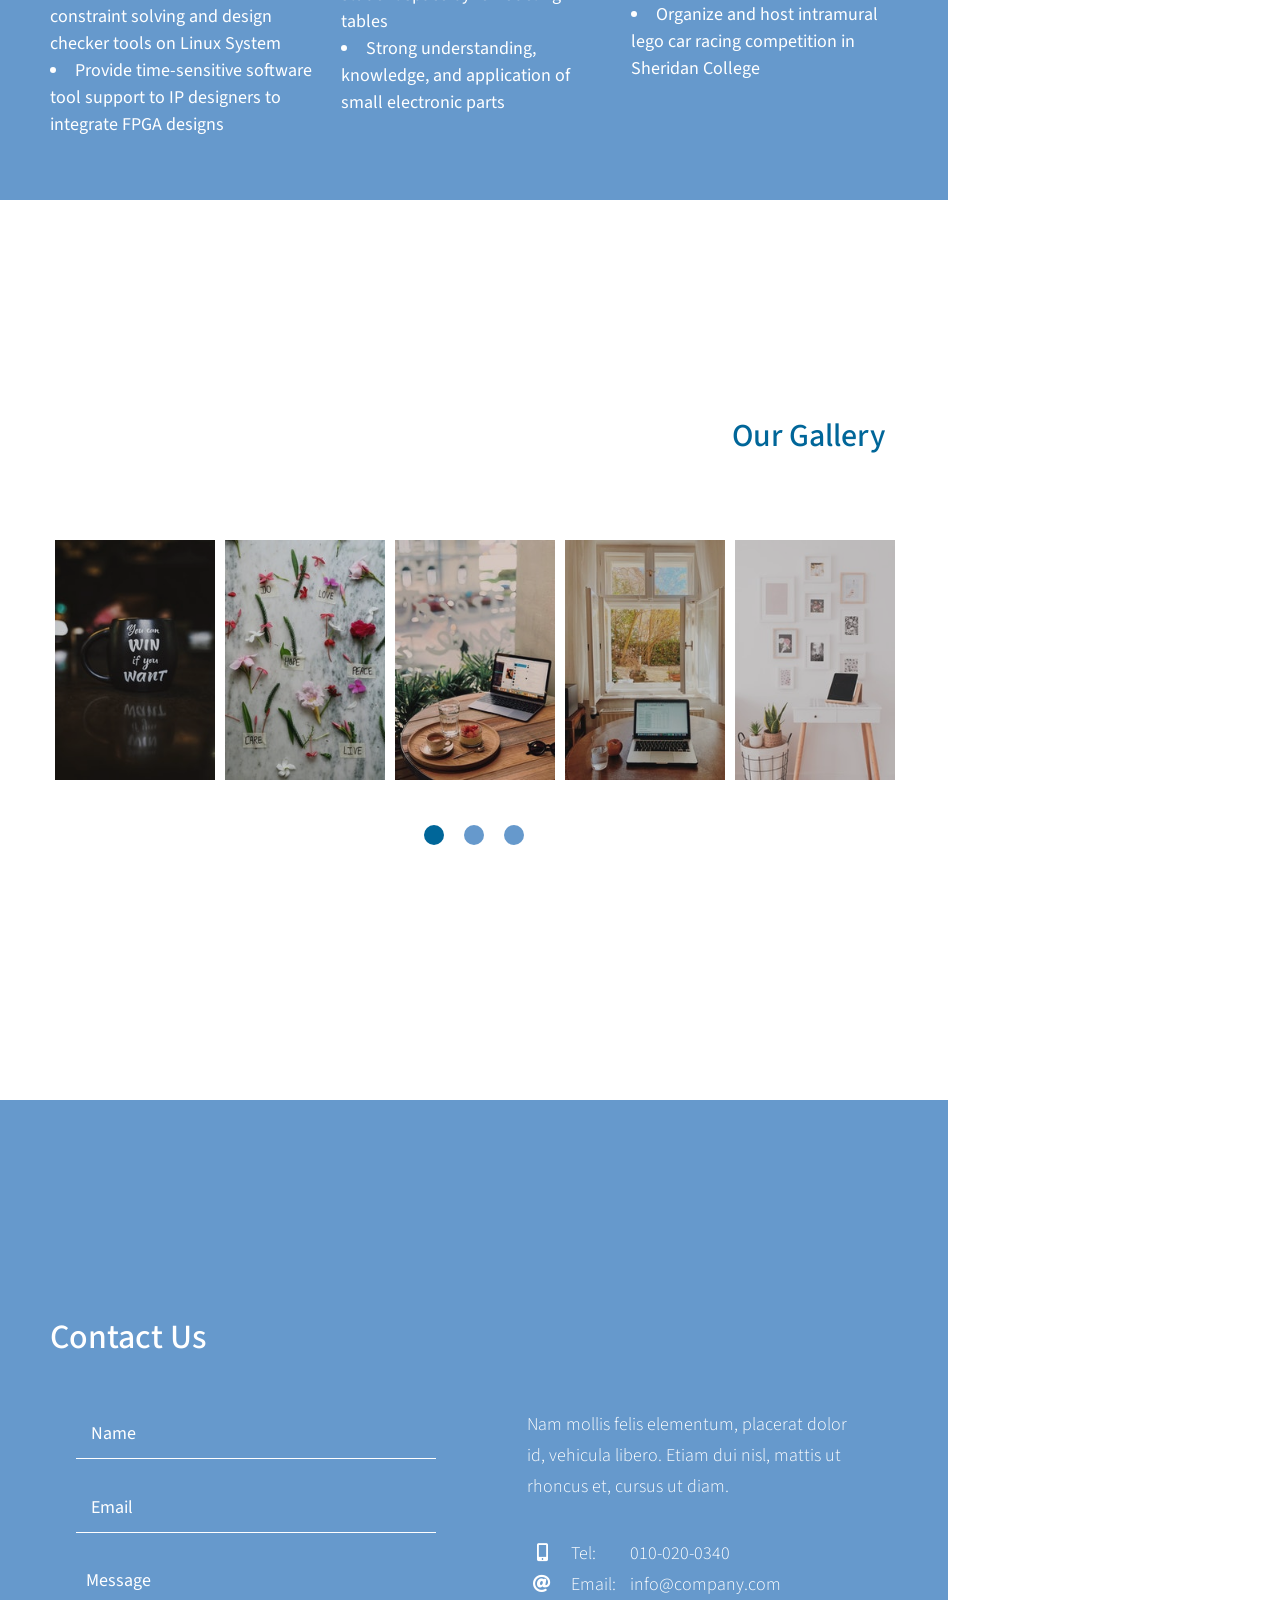
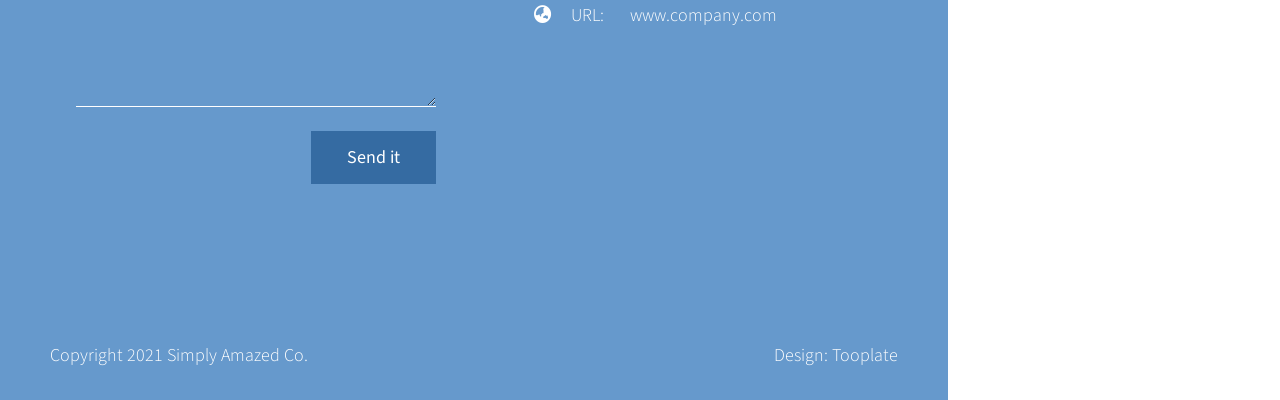
==== commit 81fd8071: "work exp" ====
--- a/index.html
+++ b/index.html
@@ -74,24 +74,41 @@
                     </div>
                     <div class="row">
                         <div class="item col-md-4">
-                            <div class="tm-work-item-inner">
-                                <div class="icn"><i class="fas fa-2x fa-icons"></i></div>
-                                <h3>.01 Get An Idea</h3>
-                                <p>Simply Amazed is free HTML template provided by Tooplate website. Please tell your friends about our website. Thank you.</p>
+                            <div class="tm-work-item-inner abt-me">
+                                <div class="icn "><i class="fas fa-2x fa-sharp fa-laptop-code"></i></div>
+                                <h3>intel</h3>
+                                <h4>Design Metholody Automation Engineering Intern</h4>
+                                <h4>[May 2021 - May 2023]</h4>
+                                <p><li>Develop and support FPGA design flow tools using constraint solving and design methodology</li>
+                                    <li>Automated process of running Cython, reducing average script runtime by ~40%</li>
+                                    <li>Create and maintain python/csh scripts that automates file generation for design flows</li>
+                                    <li>Responsible for releasing constraint solving and design checker tools on Linux System</li>
+                                    <li>Provide time-sensitive software tool support to IP designers to integrate FPGA designs</li>
+                                </p>
                             </div>                        
                         </div>
                         <div class="item col-md-4 one">
-                            <div class="tm-work-item-inner">
-                                <div class="icn"><i class="fas fa-2x fa-tools"></i></div>
-                                <h3>.02 Create It</h3>
-                                <p>This is a full-width CSS template with bootstrap 5, you can download, modify and use this layout for your simple CSS website.</p>
+                            <div class="tm-work-item-inner abt-me">
+                                <div class="icn"><i class="fas fa-2x fa-solid fa-school"></i></div>
+                                <h3>University of toronto</h3>
+                                <h4>Myhal Makerspace Fabrication Facility Work Study</h4>
+                                <h4>[Sept 2019 - April 2020]</h4>
+                                <p><li>Create multiple 3D models on Tinkercad and AutoCAD for test-purpose 3D printers demo </li>
+                                <li>Ability to use large scale machines: increase ergonomics of student space by remodeling tables</li>
+                                <li>Strong understanding, knowledge, and application of small electronic parts</li>
+                                </p>
                             </div>
                         </div>
                         <div class="item col-md-4 two">
-                            <div class="tm-work-item-inner">
-                                <div class="icn"><i class="fab fa-2x fa-phoenix-framework"></i></div>
-                                <h3>.03 Execute it</h3>
-                                <p>You are allowed to use this for your personal and commerical projects, you are not allowed to redistribute the template ZIP file on any download site.</p>
+                            <div class="tm-work-item-inner abt-me">
+                                <div class="icn"><i class="fas fa-2x fa-robot"></i></div>
+                                <h3>seeds education</h3>
+                                <h4>Lead Robotics Instructor and Camp Co-ordinator</h4>
+                                <h4>[Aug 2018 - Aug 2019]</h4>
+                                <p><li>Develop Lego Robotics teaching framework and course materials based on EV3 models</li>
+                                    <li>Plan and execute large scale events with SEED's Director</li>
+                                    <li>Organize and host intramural lego car racing competition in Sheridan College</li>
+                                </p>
                             </div>
                         </div>
                     </div>
@@ -233,16 +250,7 @@
                                 </ul>
                             </div>                        
                         </div>
-                        <div class="col-lg-3 col-md-12 map">
-                            <!-- Map -->
-                            <div class="map-outer tm-mb-40">
-                                <div class="gmap-canvas">
-                                    <iframe width="100%" height="400" id="gmap-canvas"
-                                        src="https://maps.google.com/maps?q=Av.+L%C3%BAcio+Costa,+Rio+de+Janeiro+-+RJ,+Brazil&t=&z=13&ie=UTF8&iwloc=&output=embed"
-                                        frameborder="0" scrolling="no" marginheight="0" marginwidth="0"></iframe>
-                                </div>
-                            </div>
-                        </div>
+                        
                     </div>                
                 </div>
                 <footer class="footer container container-2">
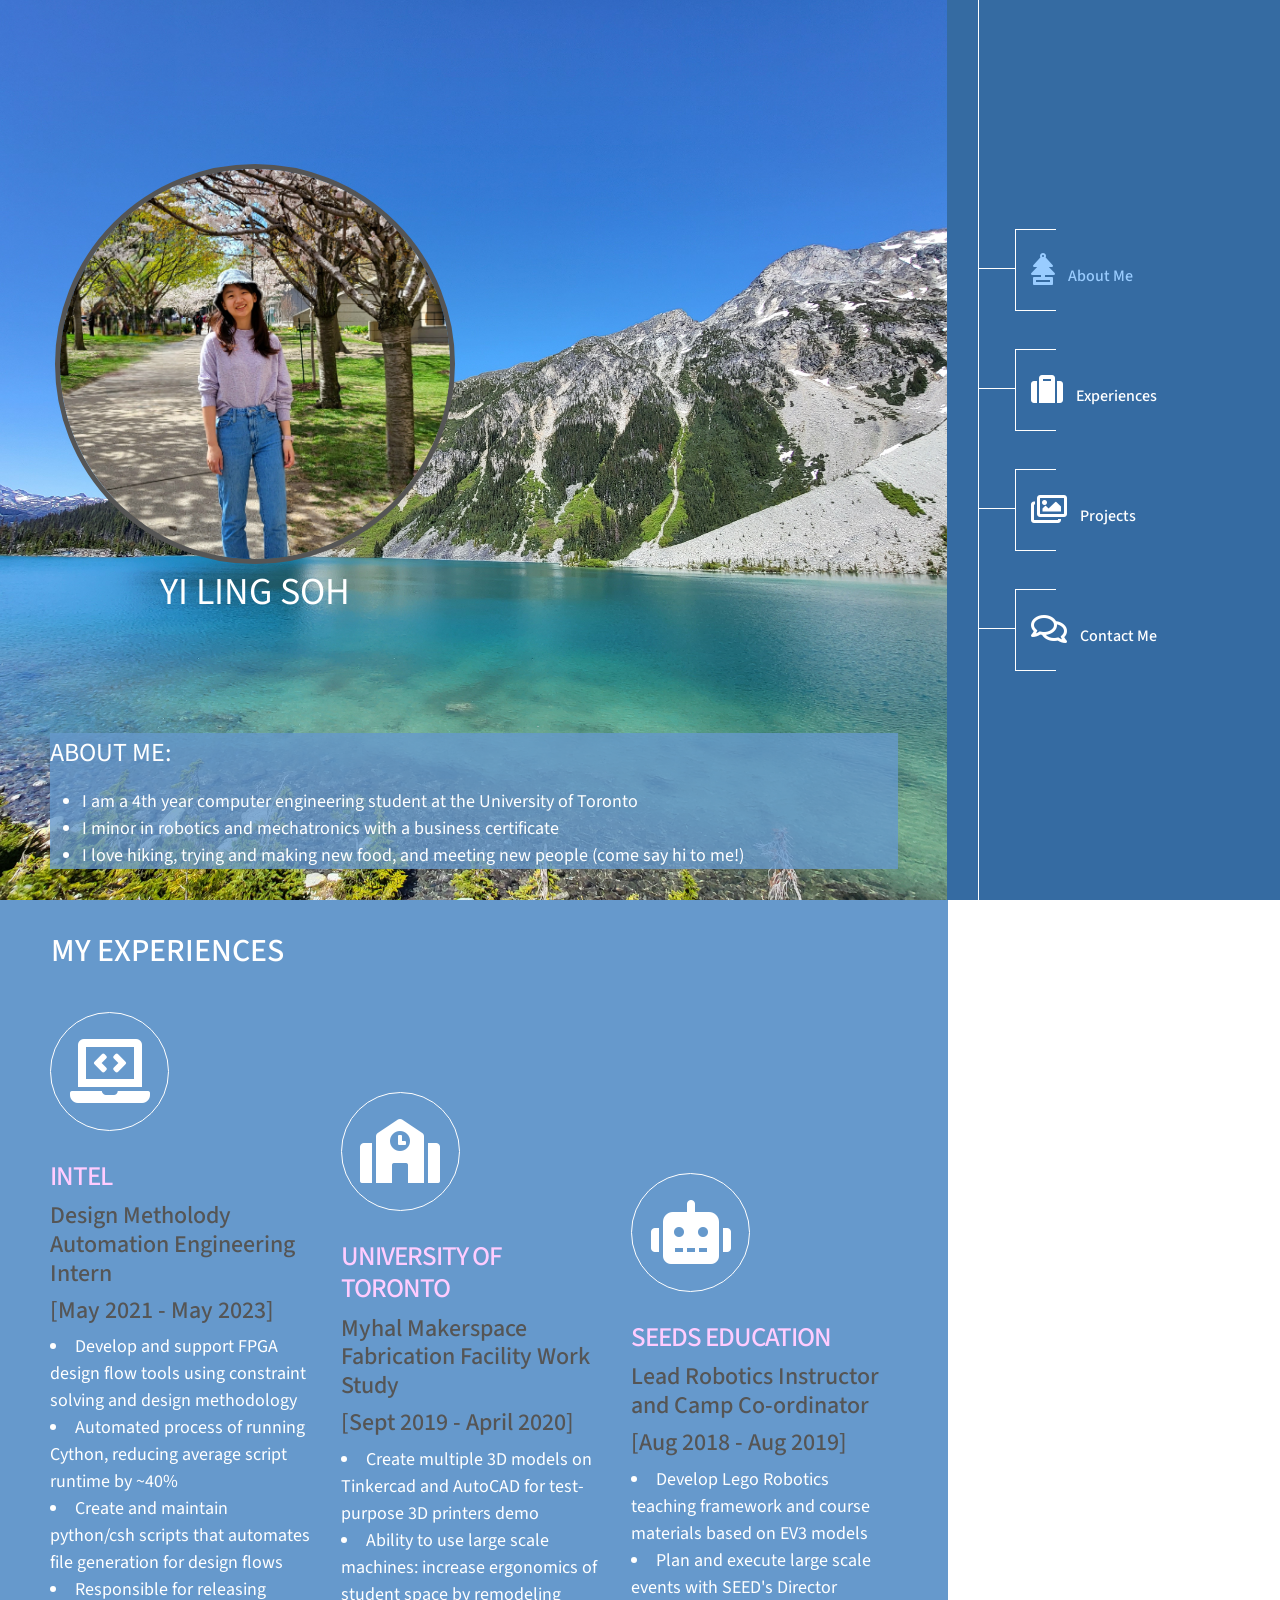
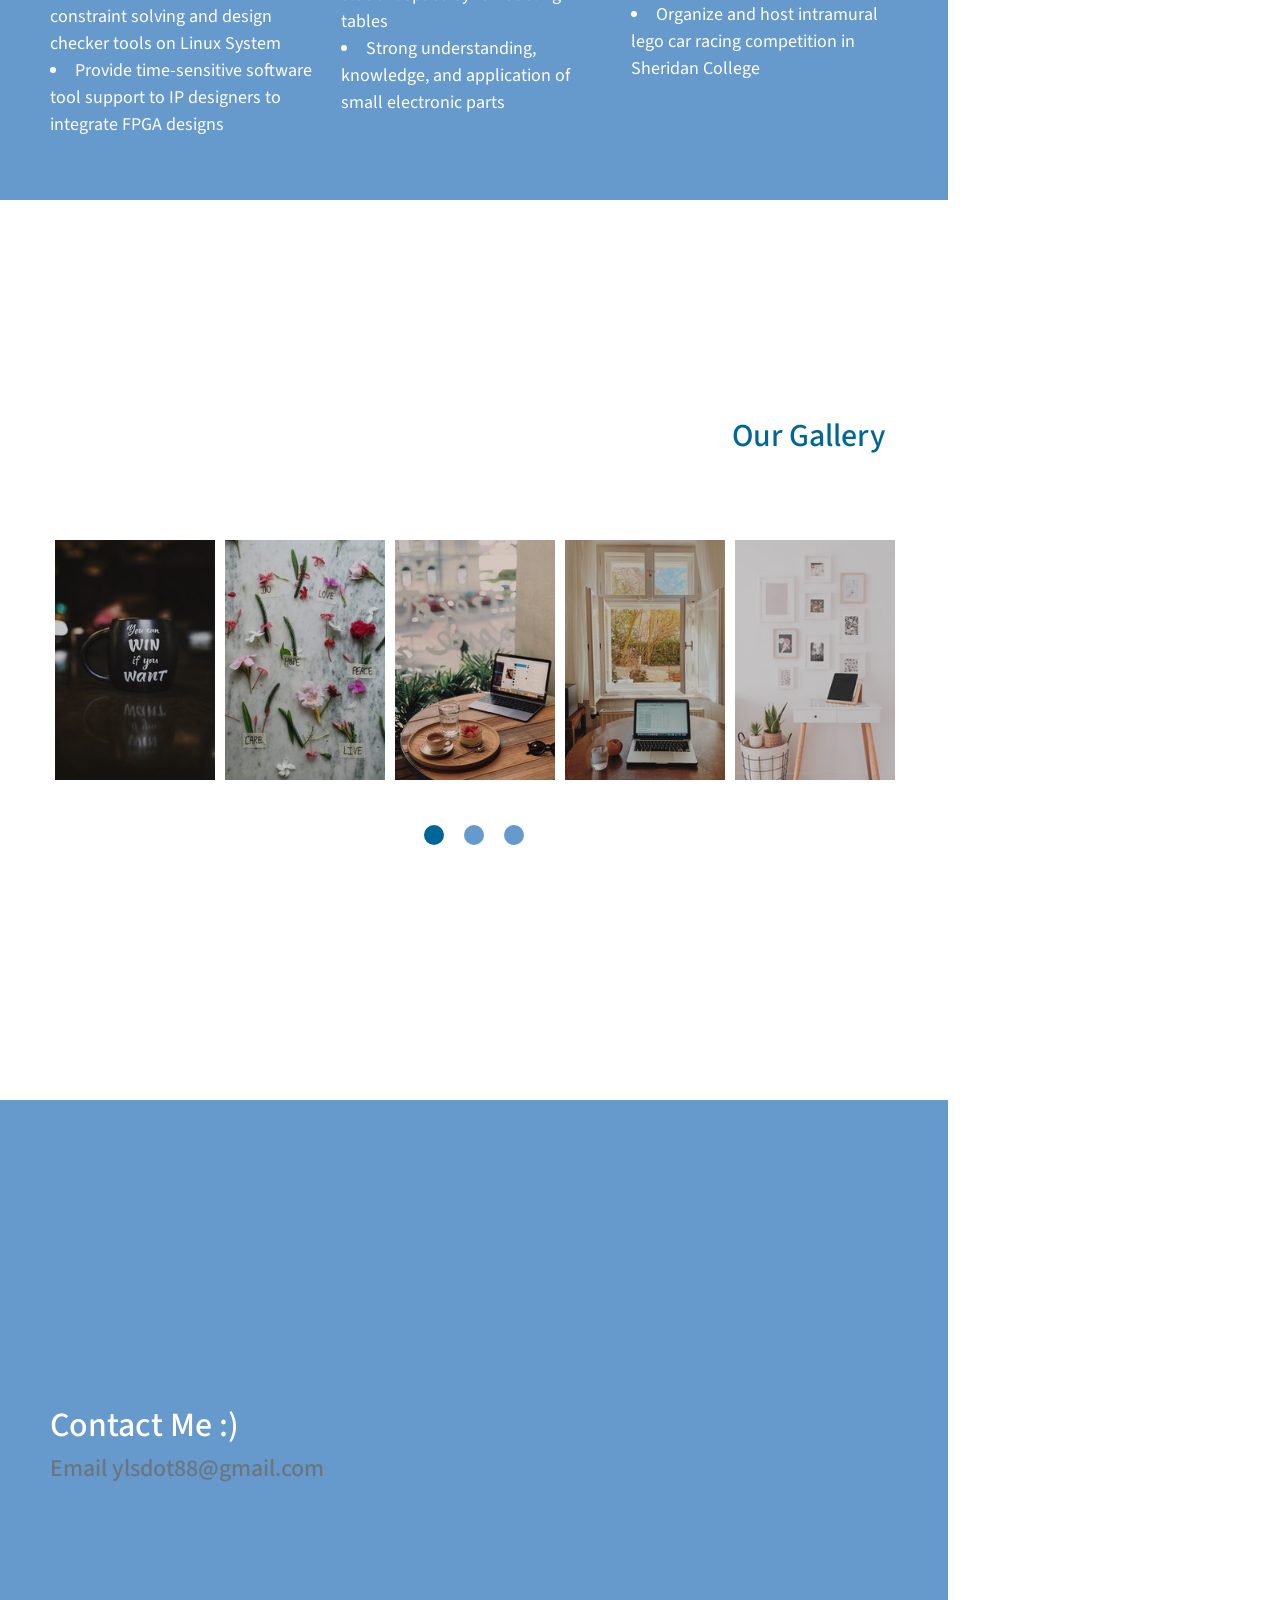
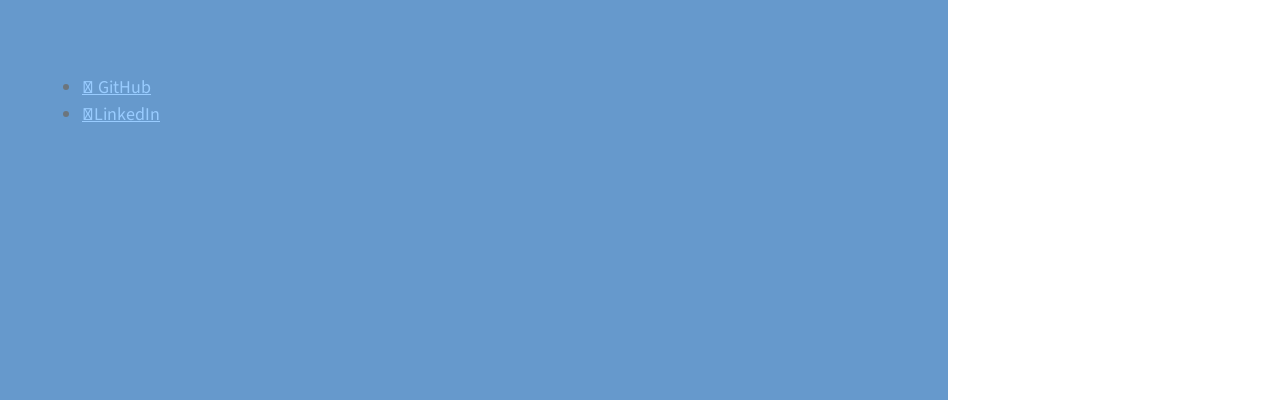
==== commit 6821e473: "work exp part 2" ====
--- a/index.html
+++ b/index.html
@@ -210,55 +210,21 @@
             <section class="contact-section section" id="section-4">
                 <div class="container">
                     <div class="title">
-                        <h3>Contact Us</h3>
-                    </div>
-                    <div class="row">
-                        <div class="col-lg-5 col-md-6 mb-4 contact-form">
-                            <div class="form tm-contact-item-inner">
-                                <form action="#" method="POST">
-                                    <div class="form-group">
-                                        <input name="name" type="text" class="form-control" placeholder="Name">
-                                    </div>
-                                    <div class="form-group">
-                                        <input name="email" type="text" class="form-control" placeholder="Email">
-                                    </div>
-                                    <div class="form-group">
-                                        <textarea name="message" class="textarea form-control" placeholder="Message"></textarea>
-                                    </div>
-                                    <div class="form-group text-right">
-                                        <input type="submit" class="btn btn-primary" value="Send it">
-                                    </div>
-                                </form>
-                            </div>
-                        </div>
-                        <div class="col-lg-4 col-md-6 mb-4 contact-details">
-                            <div class="tm-contact-item-inner-2">
-                                <p>Nam mollis felis elementum, placerat dolor id, vehicula libero. Etiam dui nisl, mattis ut rhoncus et, cursus ut diam.</p>
-                                <ul class="font-weight-light">
-                                    <li>
-                                        <span class="icn"><i class="fas fa-mobile-alt"></i></span>
-                                        <span class="lbl">Tel:</span> <a href="#">010-020-0340</a>
-                                    </li>
-                                    <li>
-                                        <span class="icn"><i class="fas fa-at"></i></span>
-                                        <span class="lbl">Email:</span> <a href="#">info@company.com</a>
-                                    </li>
-                                    <li>
-                                        <span class="icn"><i class="fas fa-globe-asia"></i></span>
-                                        <span class="lbl">URL:</span> <a href="#">www.company.com</a>
-                                    </li>
-                                </ul>
-                            </div>                        
-                        </div>
-                        
-                    </div>                
-                </div>
-                <footer class="footer container container-2">
-                    <div class="row"> 
-                        <p class="col-sm-7">Copyright 2021 Simply Amazed Co.</p>
-                        <p class="col-sm-5 text-right design">Design: <a rel="nofollow" href="https://www.tooplate.com" target="_parent">Tooplate</a></p>
-                    </div>
-                </footer>
+                        <h3>Contact Me :) </h3>
+                        <h4>Email ylsdot88@gmail.com </h4>
+                    </div>       
+                    <ul class = "icons">
+                        <li>
+                            <a href = "https://github.com/Yi-Ling-00/" class = "icon brands fa-github alt">
+                                <span class="label">GitHub</span>
+                            </a>
+                        </li>
+                        <li>
+                            <a href="https://www.linkedin.com/in/yi-ling-soh-406903174/" class="icon brands fa-linkedin alt"><span class="label">LinkedIn</span></a>
+                        </li>
+                        </ul>    
+                </div>
+                
             </section>
         </main>
     </div>
--- a/css/tooplate-simply-amazed.css
+++ b/css/tooplate-simply-amazed.css
@@ -624,6 +624,10 @@
   color: white;
 }
 
+.abt-me h4{
+  text-align: left;
+  color: #555;
+}
 .circular--square { 
   border-top-left-radius: 50% 50%; 
   border-top-right-radius: 50% 50%; 
@@ -988,7 +992,7 @@
   justify-content: center;
 }
 
-.contact-section .title { margin-bottom: 50px; }
+.contact-section .title { margin-bottom: 190px;}
 
 .contact-section .title h3 {
   color: #fff;
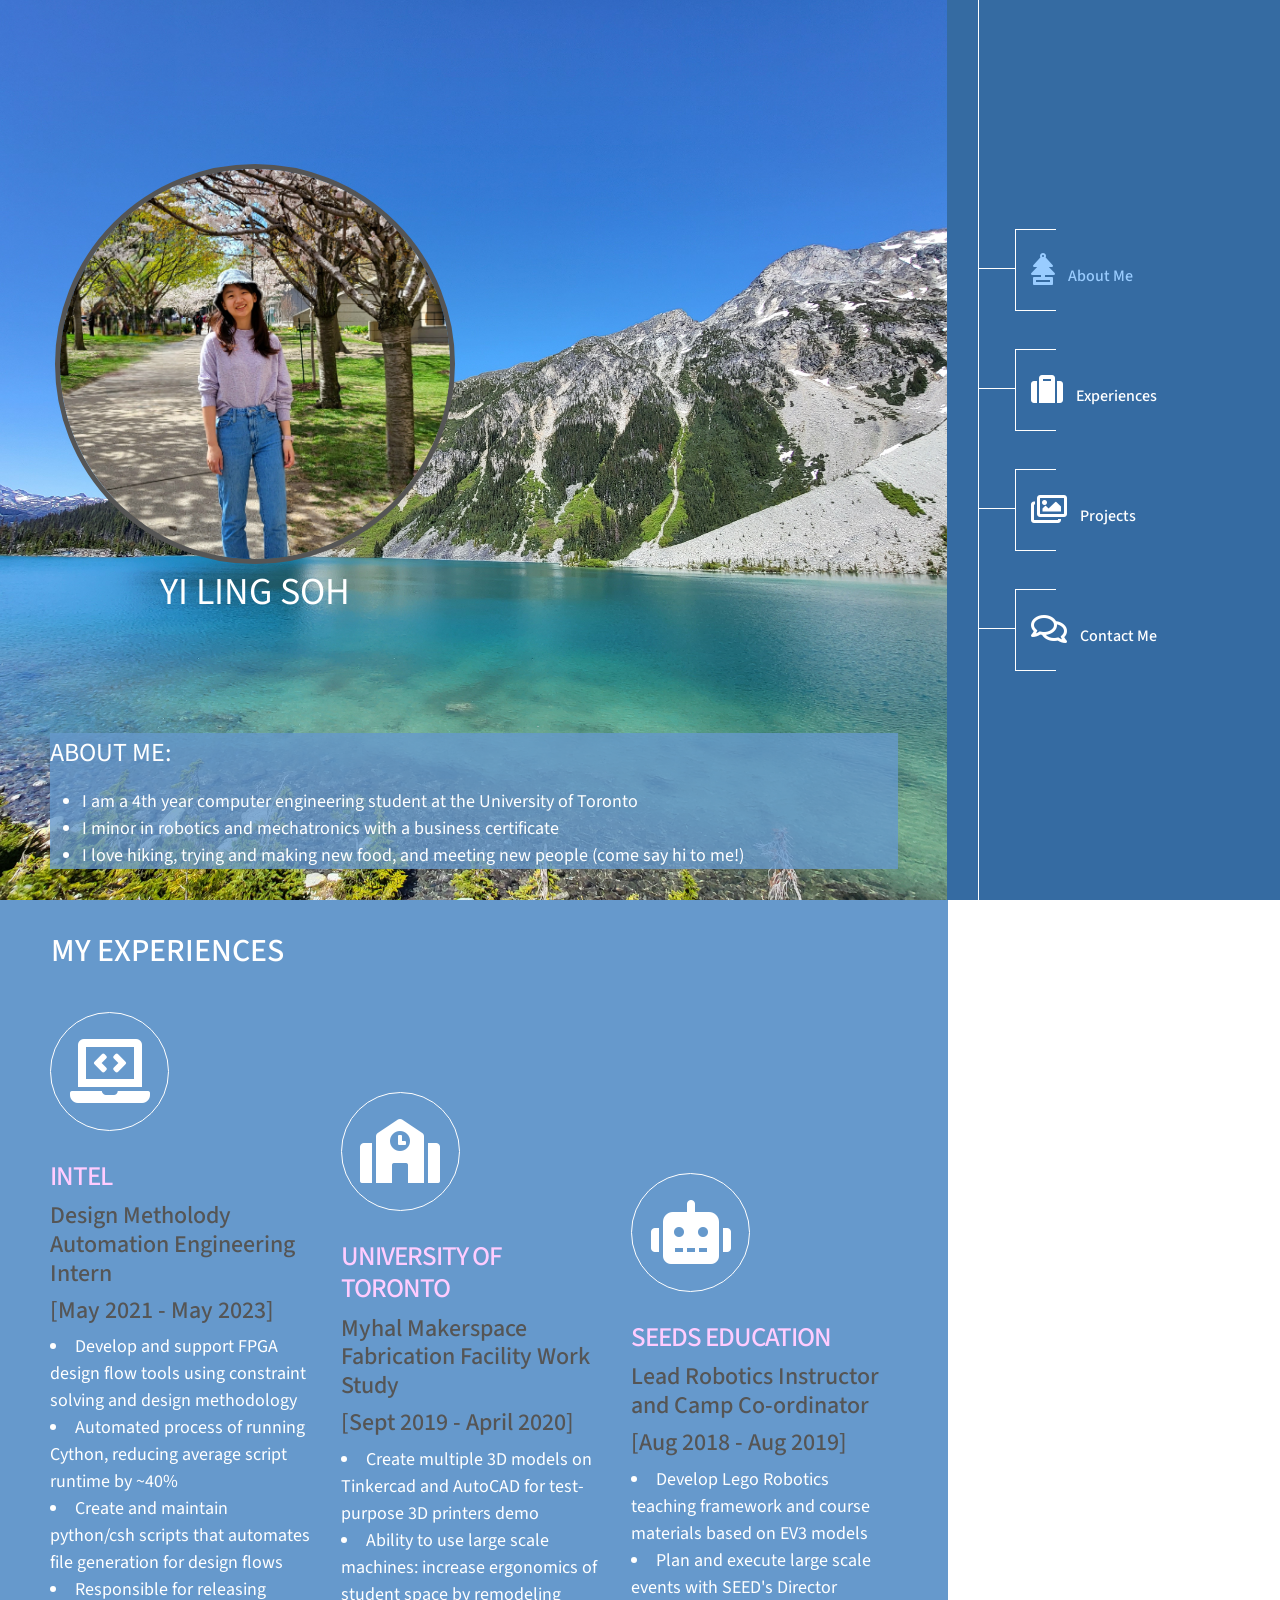
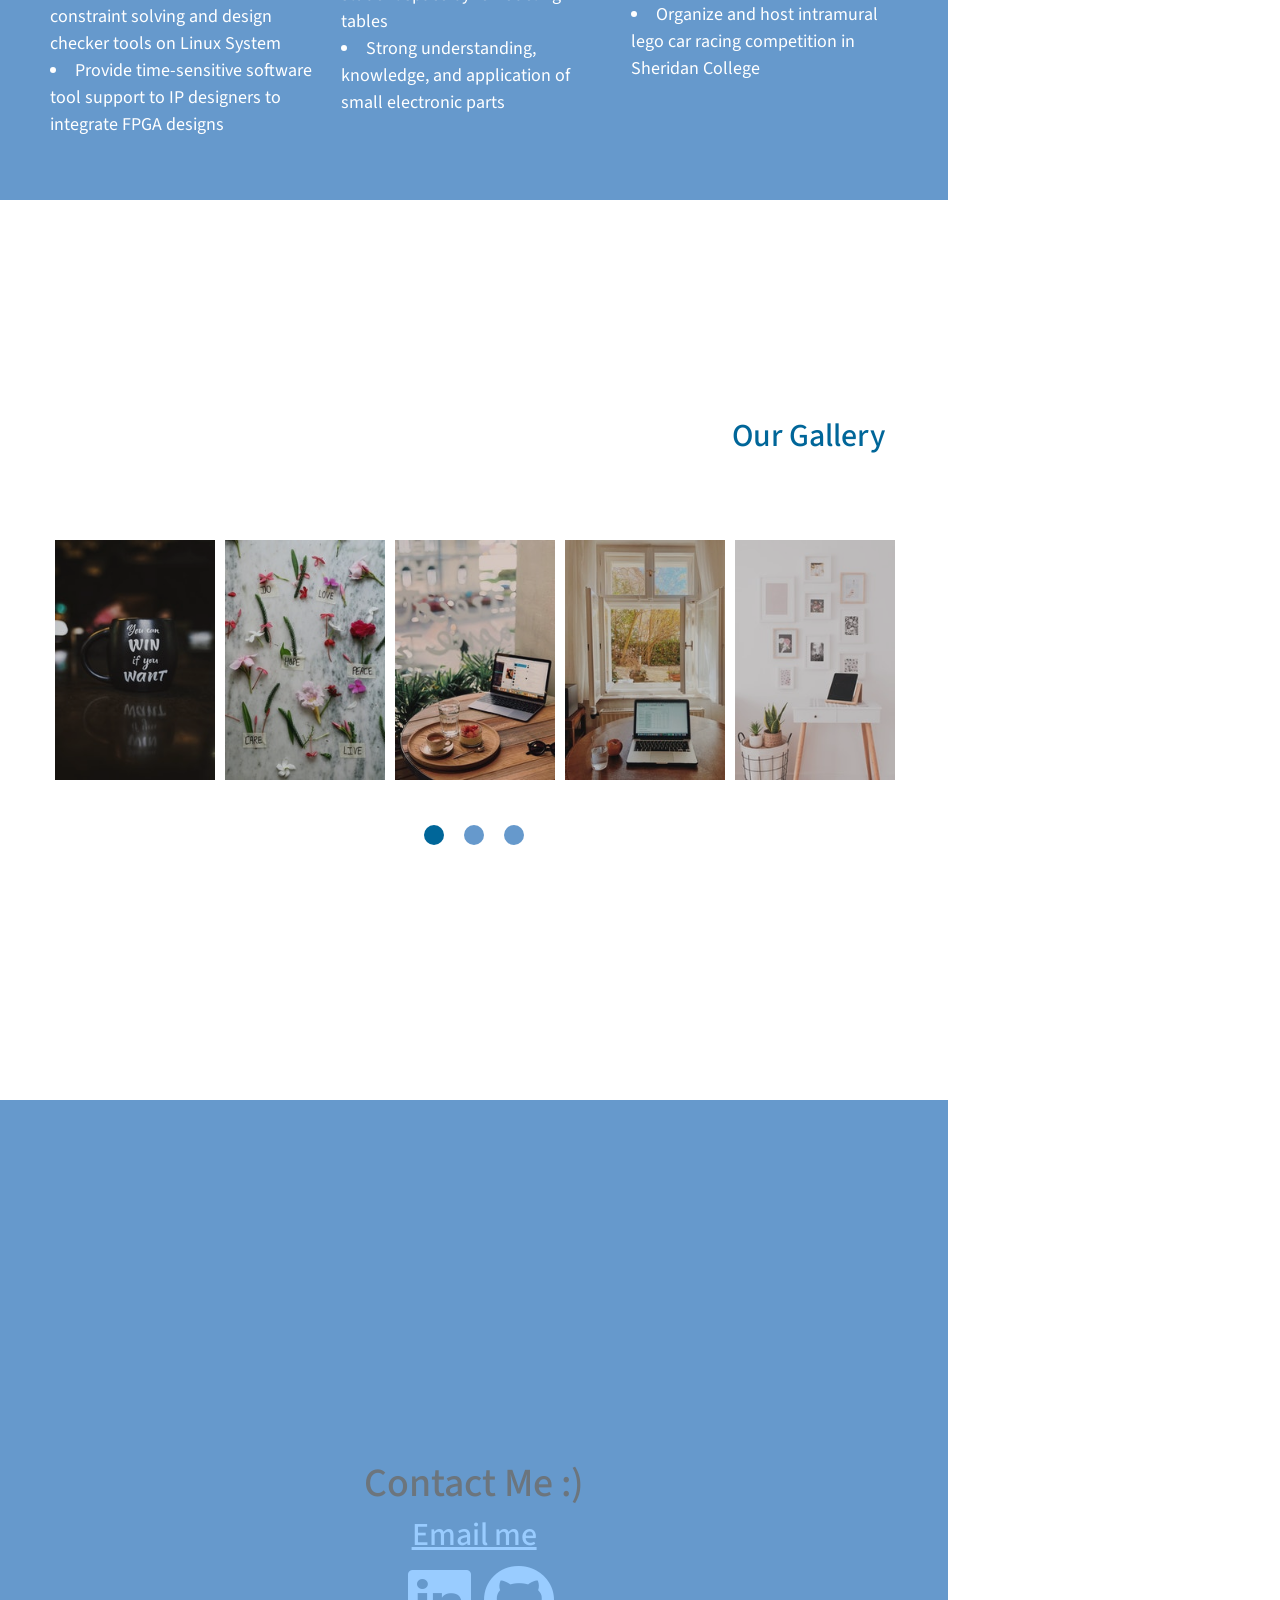
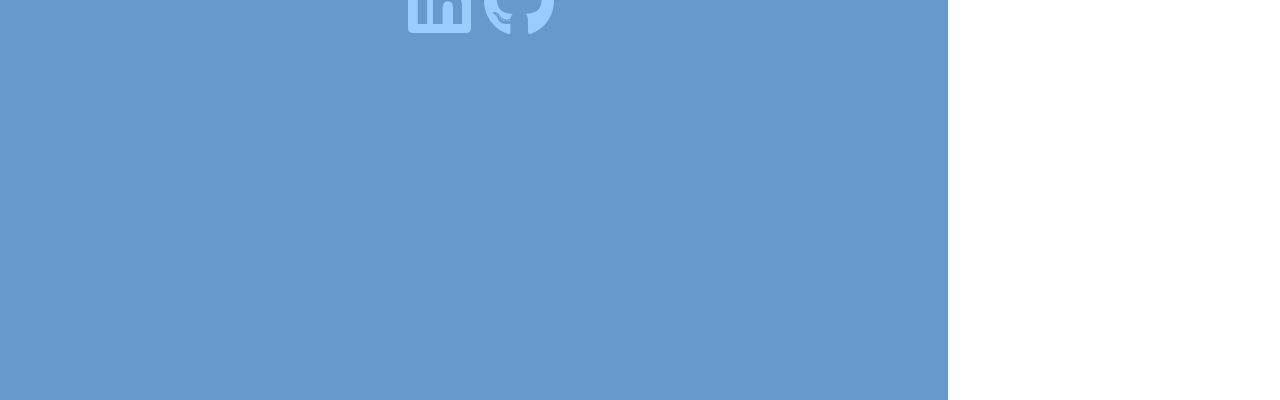
==== commit 96ce3488: "Contact section; TODO: abt me problem" ====
--- a/index.html
+++ b/index.html
@@ -208,23 +208,12 @@
             </section>
 
             <section class="contact-section section" id="section-4">
-                <div class="container">
-                    <div class="title">
-                        <h3>Contact Me :) </h3>
-                        <h4>Email ylsdot88@gmail.com </h4>
-                    </div>       
-                    <ul class = "icons">
-                        <li>
-                            <a href = "https://github.com/Yi-Ling-00/" class = "icon brands fa-github alt">
-                                <span class="label">GitHub</span>
-                            </a>
-                        </li>
-                        <li>
-                            <a href="https://www.linkedin.com/in/yi-ling-soh-406903174/" class="icon brands fa-linkedin alt"><span class="label">LinkedIn</span></a>
-                        </li>
-                        </ul>    
-                </div>
-                
+                <h1>Contact Me :)</h1>
+                <h2><a href=mailto:“ylsdot88@gmail.com”>Email me</a></h2>
+                <div class="icons">
+                        <div><a href="https://www.linkedin.com/in/yi-ling-soh-406903174/"> <i class="fab fa-brands fa-linkedin fa-4x fa-fw"></i></a></div>
+                        <div><a href="https://github.com/Yi-Ling-00/"> <i class="fab fa-brands fa-github fa-4x"></i></a></div>
+                </div>
             </section>
         </main>
     </div>
--- a/css/tooplate-simply-amazed.css
+++ b/css/tooplate-simply-amazed.css
@@ -618,7 +618,8 @@
   align-items: flex-start;
 }
 
-.bg-blue-transparent { background-color: rgb(102 153 204 / 0.8); }
+.bg-blue-transparent { background-color: rgb(102 153 204 / 0.8);}
+
 .abt-me {
   text-align: left;
   color: white;
@@ -988,68 +989,10 @@
 
 .contact-section {
   background-color: #6699cc;
+  justify-content: center;
   flex-direction: column;
-  justify-content: center;
-}
-
-.contact-section .title { margin-bottom: 190px;}
-
-.contact-section .title h3 {
-  color: #fff;
-  font-size: 34px;
-}
-
-.contact-section .contact-form .form-group { margin-bottom: 24px; }
-.tm-contact-item-inner { max-width: 360px; }
-.tm-contact-item-inner-2 { max-width: 330px; }
-
-.tm-contact-item-inner,
-.tm-contact-item-inner-2 {
-  margin-left: auto;
-  margin-right: auto;
-}
-
-@media (max-width: 767px) {
-  .contact-section .contact-details { margin-bottom: 30px; }
-}
-
-.contact-section .contact-details p {
-  color: #fff;
-  line-height: 31px;
-  margin-bottom: 38px;
-}
-
-.contact-section .contact-details ul {
-  list-style: none;
-  padding-left: 0;
-  margin-bottom: 0;
-}
-
-.contact-section .contact-details ul li {
-  color: #fff;
-  margin-bottom: 4px;
-}
-
-.contact-section .contact-details ul li .icn {
-  margin-right: 10px;
-  display: inline-block;
-  width: 30px;
-  text-align: center;
-}
-
-.contact-section .contact-details ul li .lbl {
-  display: inline-block;
-  max-width: 55px;
-  width: 100%;
-}
-
-.contact-section .contact-details ul li a {
-  color: #fff;
-  text-decoration: none;
-}
-
-.contact-section .contact-details ul li a:hover { color: #99ccff; }
-.contact-section .map { text-align: center; }
+}
+
 
 .map-outer{
   position:relative;
@@ -1076,30 +1019,6 @@
   /* <<< Dummy Side >>> */
 }
 
-@media (min-height: 600px){  
-  .contact-section { position: relative; }
-
-  .footer {
-    position: absolute;
-    bottom: 0;
-    left: 60px;
-  }
-}
-
-@media (max-width: 1300px) {
-  .contact-section {
-    height: auto;
-    min-height: 100vh;
-    padding-top: 50px;
-  }
-
-  .contact-form,
-  .contact-details {
-    width: 50%;
-  }
-
-  .map { width: 100%; }
-}
 
 .container {
   padding-left: 50px;
@@ -1139,4 +1058,13 @@
   .contact-form, .contact-details { width: 100%; }
 
   .contact-details { margin-bottom: 50px!important; }
+}
+
+.icons{
+  background-color: #6699cc;
+  display: flex;
+  flex-wrap: wrap;
+  flex-direction: row;
+  align-items: flex-end;
+  justify-content: space-between;
 }
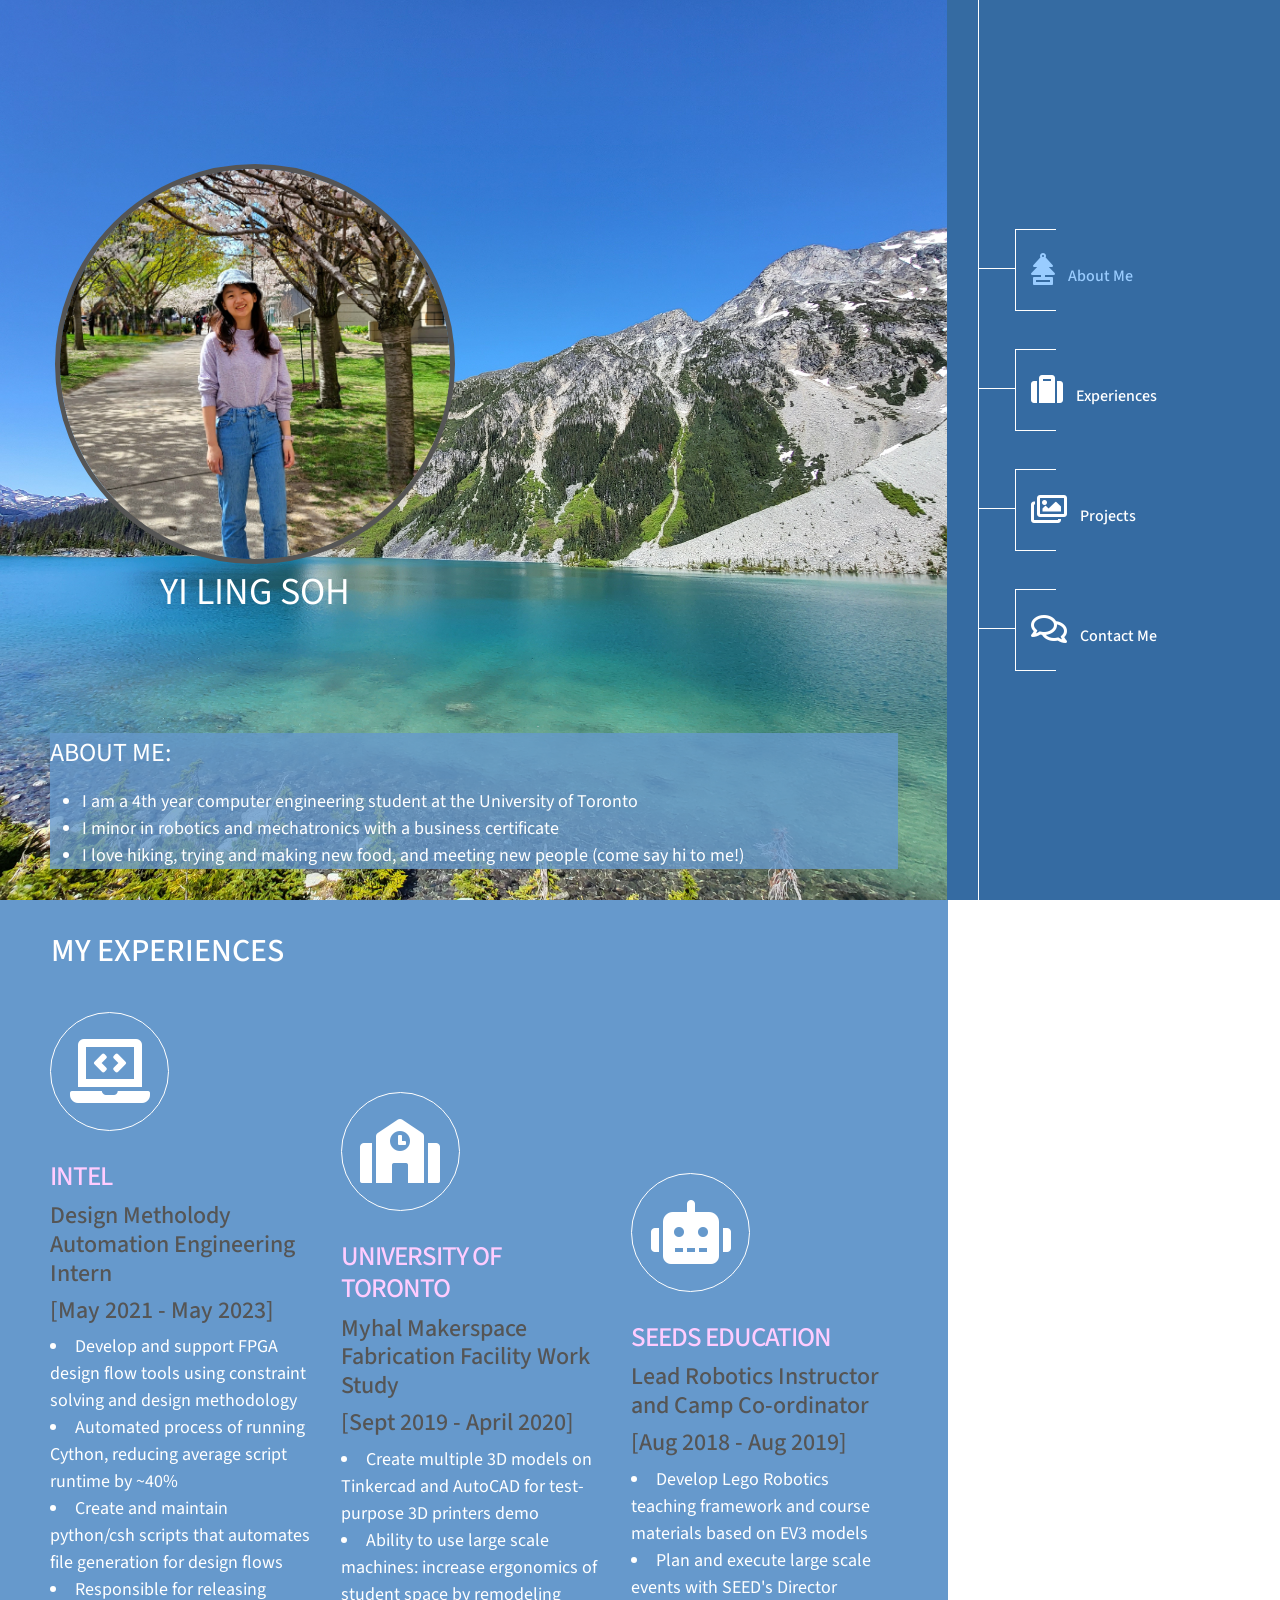
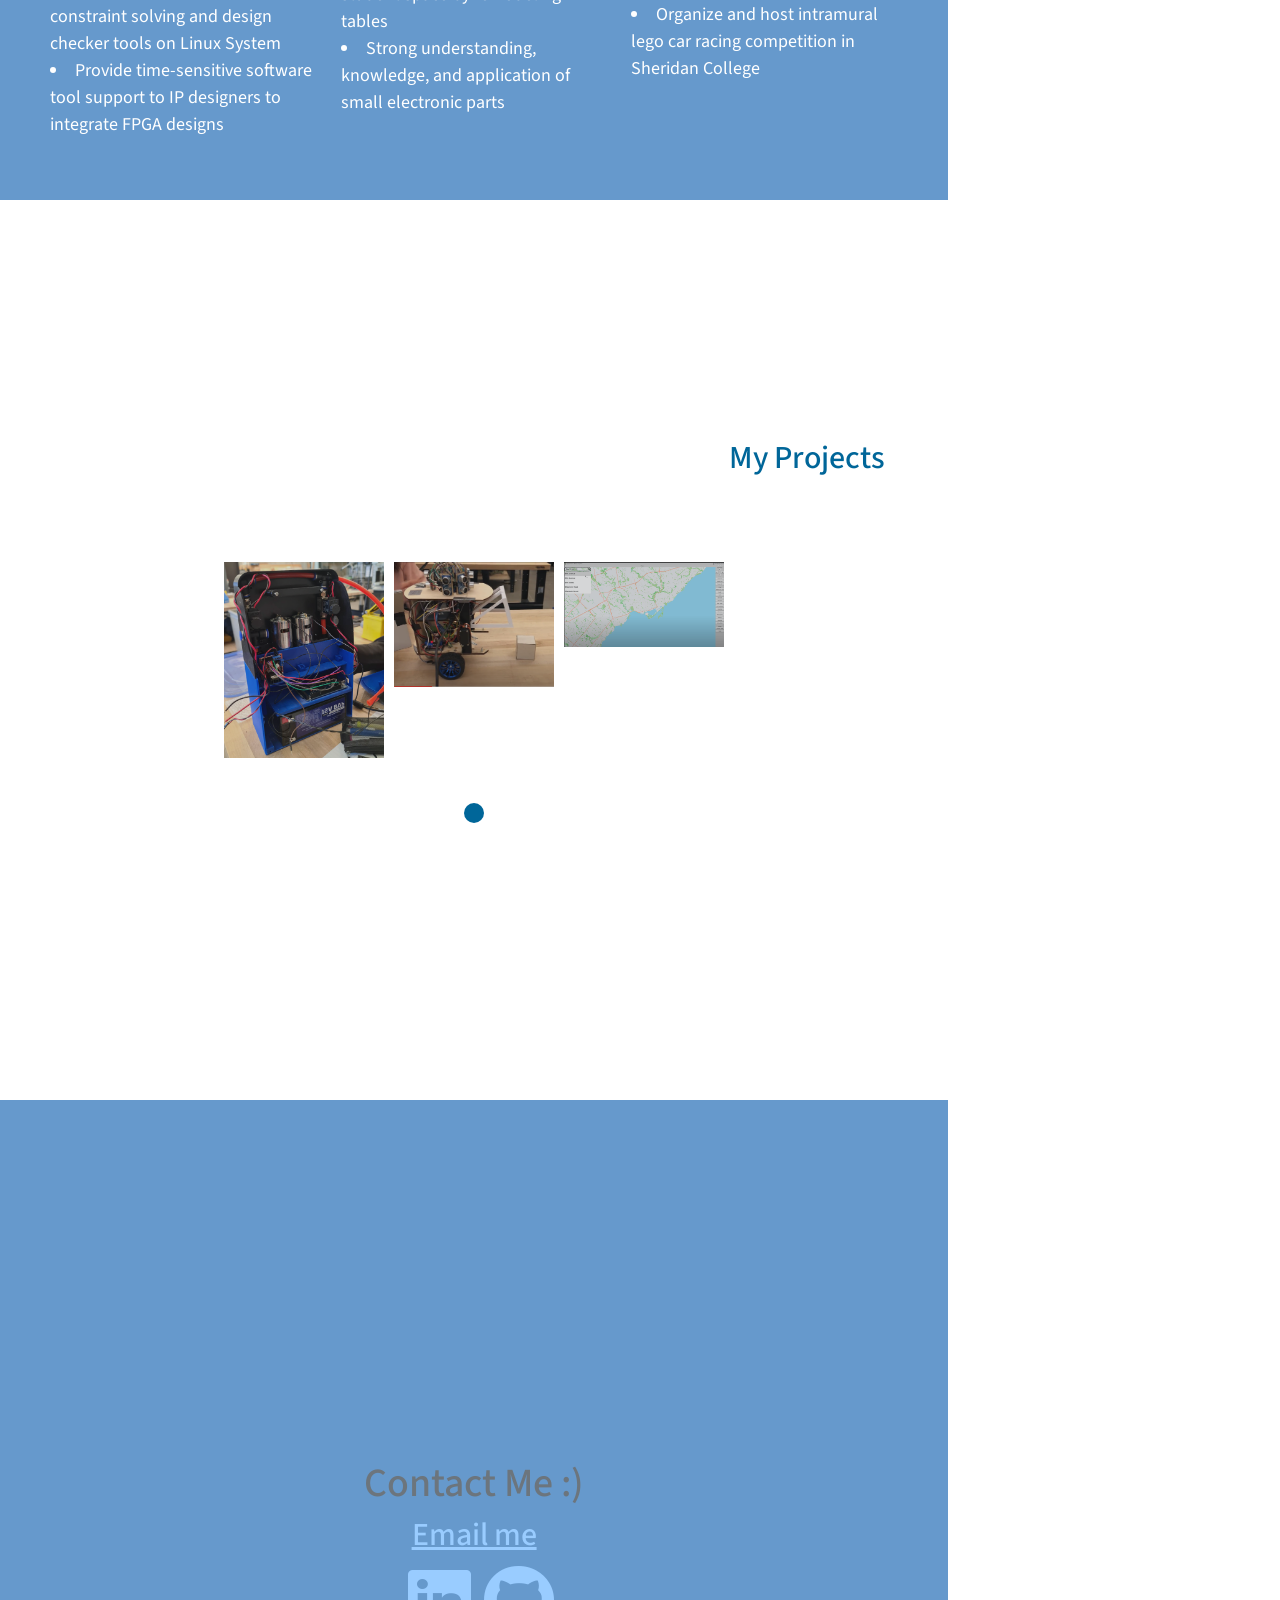
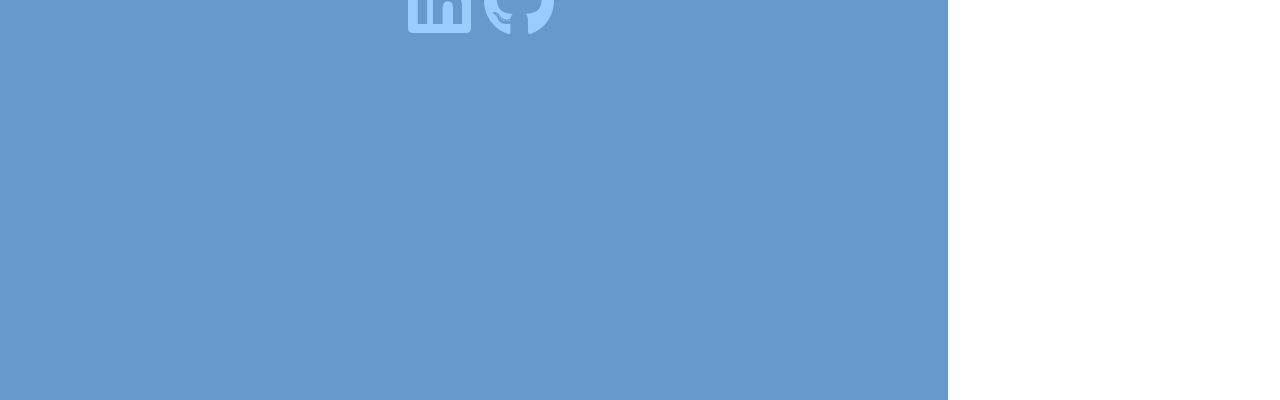
==== commit 916347ee: "Modify project section" ====
--- a/index.html
+++ b/index.html
@@ -119,90 +119,37 @@
             <section class="gallery-section section parallax-window" data-parallax="scroll" data-image-src="img/section-3-bg.jpg" id="section-3">
                 <div class="container">
                     <div class="title text-right">
-                        <h2>Our Gallery</h2>
+                        <h2>My Projects</h2>
                     </div>
                     <div class="mx-auto gallery-slider">
                         <figure class="effect-julia item">
-                            <img src="img/gallery-img-01.jpg" alt="Image">
+                            <img src="img/Capstone.png" alt="Image">
                             <figcaption>
                                 <div>
-                                    <p>Julia dances in the deep dark</p>
+                                    <p>Capstone - Design a NIEV device</p>
                                 </div>
-                                <a href="#">View more</a>
+                                <a href="https://github.com/Yi-Ling-00/Capstone">Github Link</a>
                             </figcaption>
                         </figure>
                         <figure class="effect-julia item">
-                            <img src="img/gallery-img-02.jpg" alt="Image">
+                            <img src="img/Robot.png" alt="Image">
                             <figcaption>
                                 <div>
-                                    <p>Julia dances in the deep dark</p>
+                                    <p>MIE 444 - Autonomous Rover</p>
                                 </div>
-                                <a href="#">View more</a>
+                                <a href="https://github.com/Yi-Ling-00/MIE444">Github Link</a>
                             </figcaption>
                         </figure>
                         <figure class="effect-julia item">
-                            <img src="img/gallery-img-03.jpg" alt="Image">
+                            <img src="img/Mapperino.png" alt="Image">
                             <figcaption>
                                 <div>
-                                    <p>Julia dances in the deep dark</p>
+                                    <p>ECE297 Map Implementation</p>
                                 </div>
-                                <a href="#">View more</a>
+                                <a href="https://github.com/Yi-Ling-00/Mapperino">Github Link</a>
                             </figcaption>
                         </figure>
-                        <figure class="effect-julia item">
-                            <img src="img/gallery-img-04.jpg" alt="Image">
-                            <figcaption>
-                                <div>
-                                    <p>Julia dances in the deep dark</p>
-                                </div>
-                                <a href="#">View more</a>
-                            </figcaption>
-                        </figure>
-                        <figure class="effect-julia item">
-                            <img src="img/gallery-img-05.jpg" alt="Image">
-                            <figcaption>
-                                <div>
-                                    <p>Julia dances in the deep dark</p>
-                                </div>
-                                <a href="#">View more</a>
-                            </figcaption>
-                        </figure>
-                        <figure class="effect-julia item">
-                            <img src="img/gallery-img-06.jpg" alt="Image">
-                            <figcaption>
-                                <div>
-                                    <p>Julia dances in the deep dark</p>
-                                </div>
-                                <a href="#">View more</a>
-                            </figcaption>
-                        </figure>
-                        <figure class="effect-julia item">
-                            <img src="img/gallery-img-07.jpg" alt="Image">
-                            <figcaption>
-                                <div>
-                                    <p>Julia dances in the deep dark</p>
-                                </div>
-                                <a href="#">View more</a>
-                            </figcaption>
-                        </figure>
-                        <figure class="effect-julia item">
-                            <img src="img/gallery-img-08.jpg" alt="Image">
-                            <figcaption>
-                                <div>
-                                    <p>Julia dances in the deep dark</p>
-                                </div>
-                                <a href="#">View more</a>
-                            </figcaption>
-                        </figure>
-                        <figure class="effect-julia item">
-                            <img src="img/gallery-img-09.jpg" alt="Image">
-                            <figcaption>
-                                <div>
-                                    <p>Julia dances in the deep dark</p>
-                                </div>
-                                <a href="#">View more</a>
-                            </figcaption>
-                        </figure>
+                       
                     </div>
                 </div>
             </section>
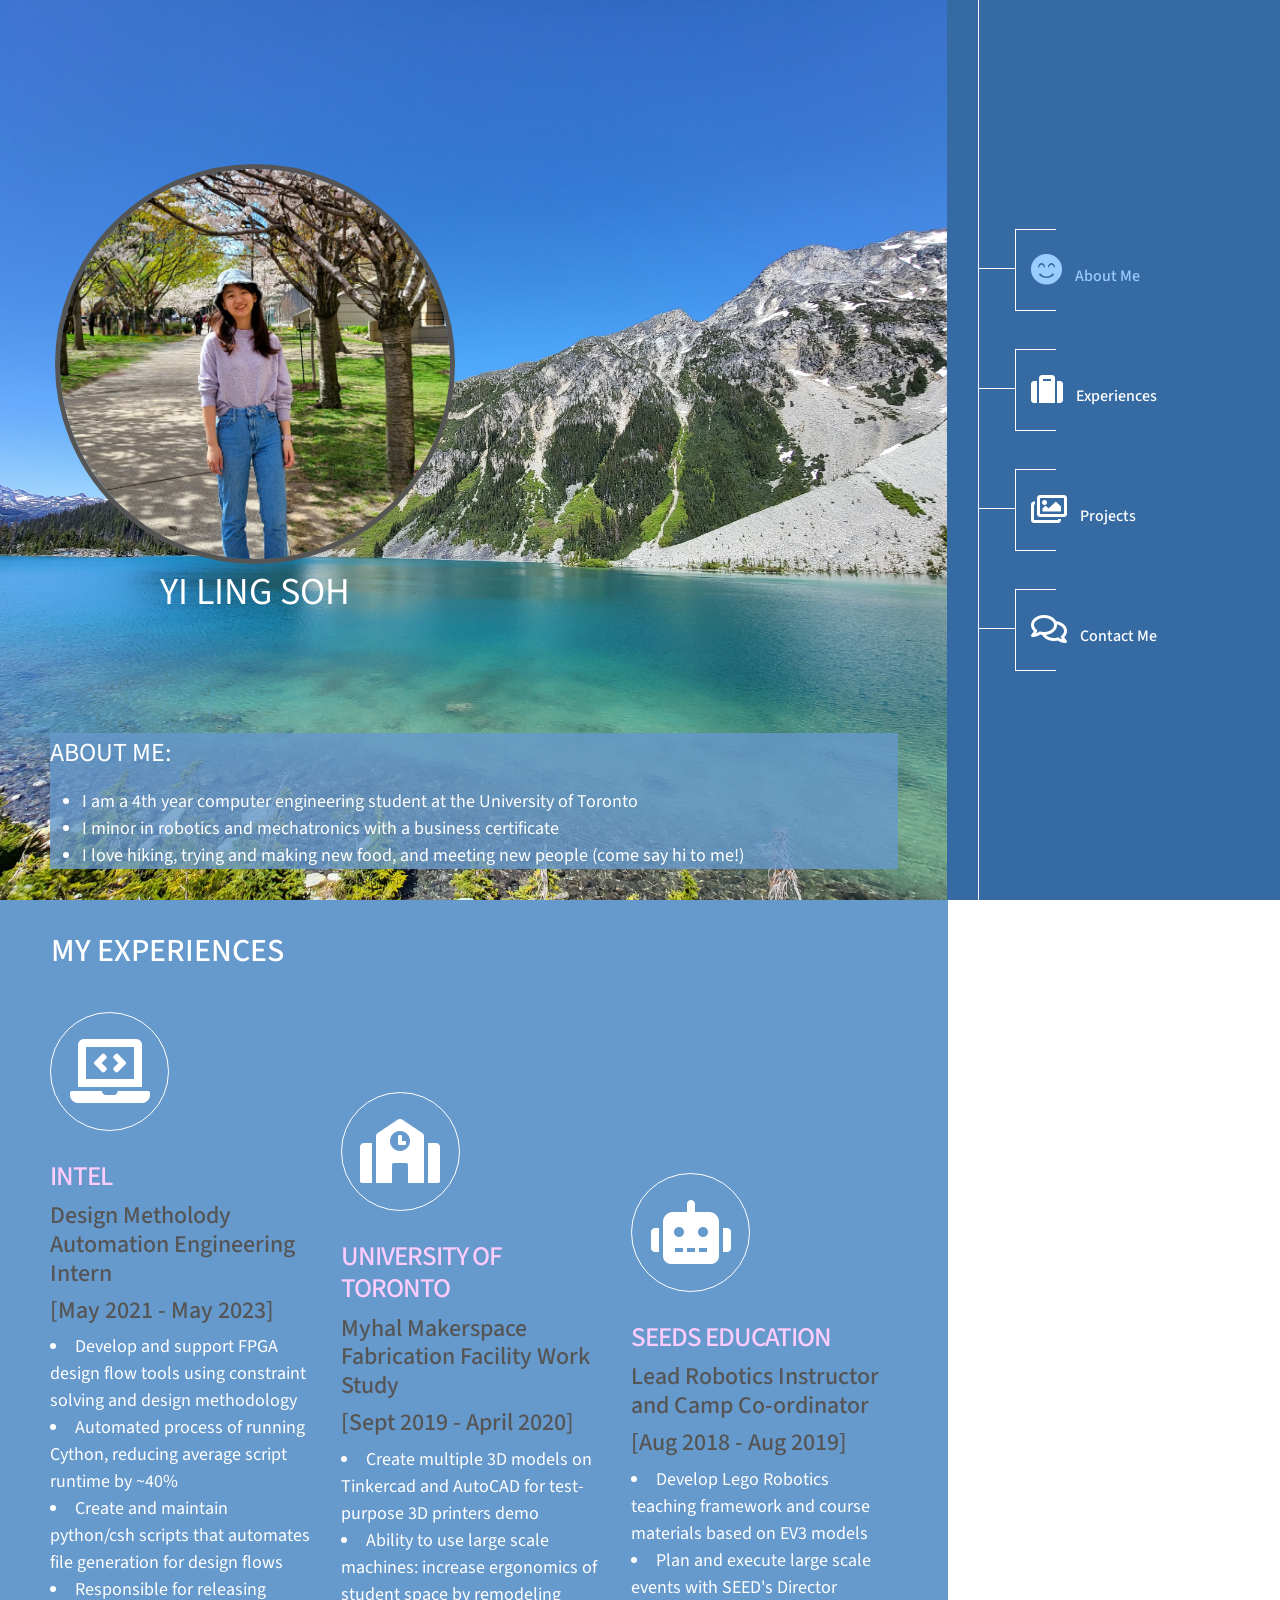
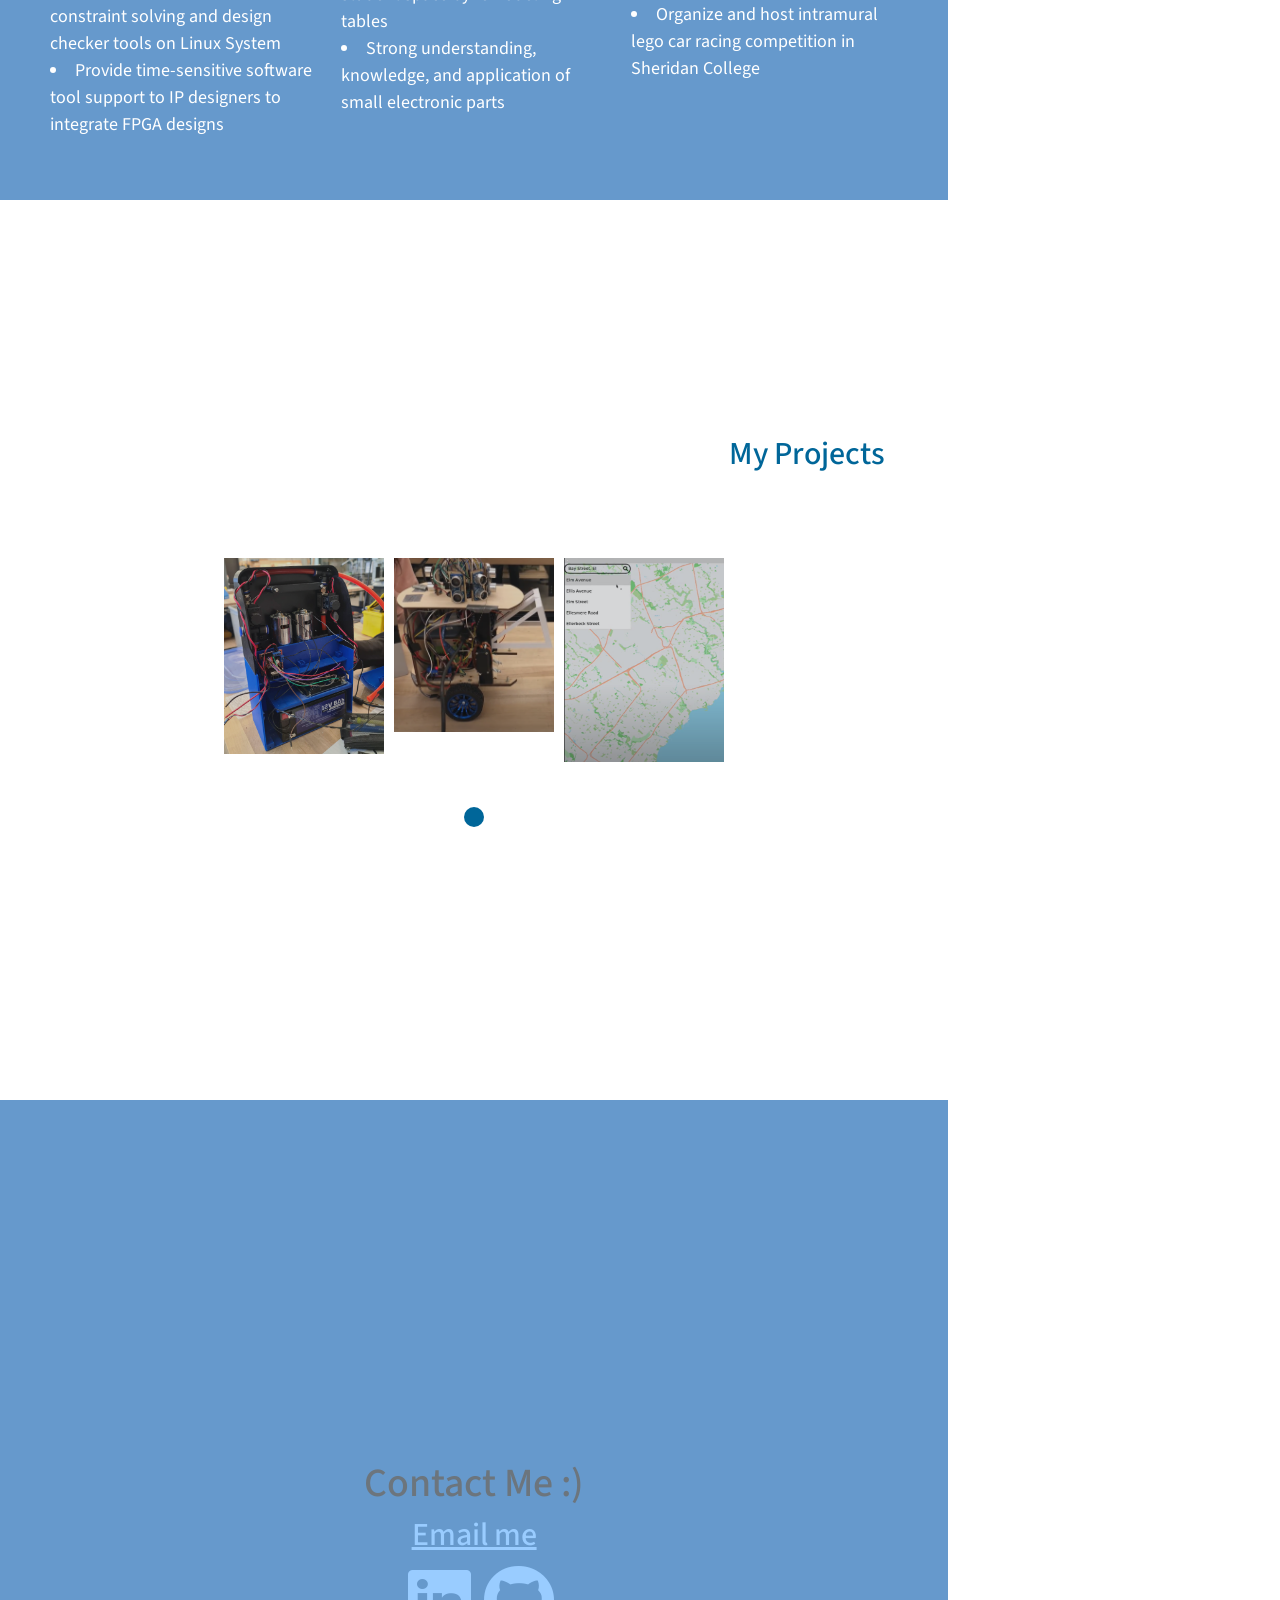
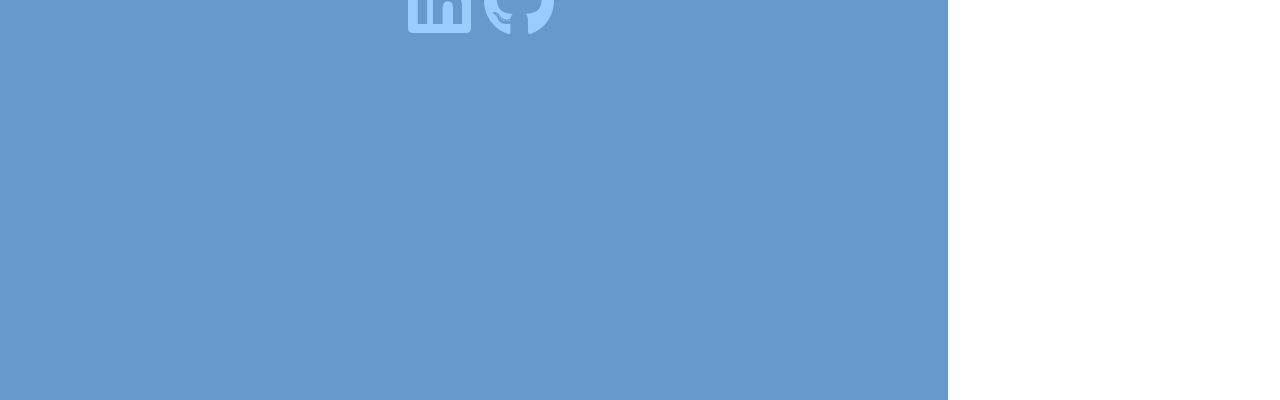
==== commit 25dfde8a: "project update" ====
--- a/index.html
+++ b/index.html
@@ -26,7 +26,7 @@
                 <div class="collapse navbar-collapse single-page-nav">
                     <ul class="navbar-nav">
                         <li class="nav-item">
-                            <a class="nav-link" href="#section-1"><span class="icn"><i class="fas fa-2x fa-air-freshener"></i></span> About Me</a>
+                            <a class="nav-link" href="#section-1"><span class="icn"><i class="fas fa-2x fa-smile-beam"></i></span> About Me</a>
                         </li>
                         <li class="nav-item">
                             <a class="nav-link" href="#section-2"><span class="icn"><i class="fas fa-2x fa-solid fa-suitcase"></i></span> Experiences </a>
@@ -116,7 +116,7 @@
                 </div>
             </section>
 
-            <section class="gallery-section section parallax-window" data-parallax="scroll" data-image-src="img/section-3-bg.jpg" id="section-3">
+            <section class="gallery-section section parallax-window" data-parallax="scroll" data-image-src="img/yellowBg.jpg" id="section-3">
                 <div class="container">
                     <div class="title text-right">
                         <h2>My Projects</h2>
--- a/css/tooplate-simply-amazed.css
+++ b/css/tooplate-simply-amazed.css
@@ -881,6 +881,8 @@
 }
 
 figure.effect-julia img {
+  width: auto;
+  height: 50%;
 	-webkit-transition: opacity 1s, -webkit-transform 1s;
 	transition: opacity 1s, transform 1s;
 	-webkit-backface-visibility: hidden;
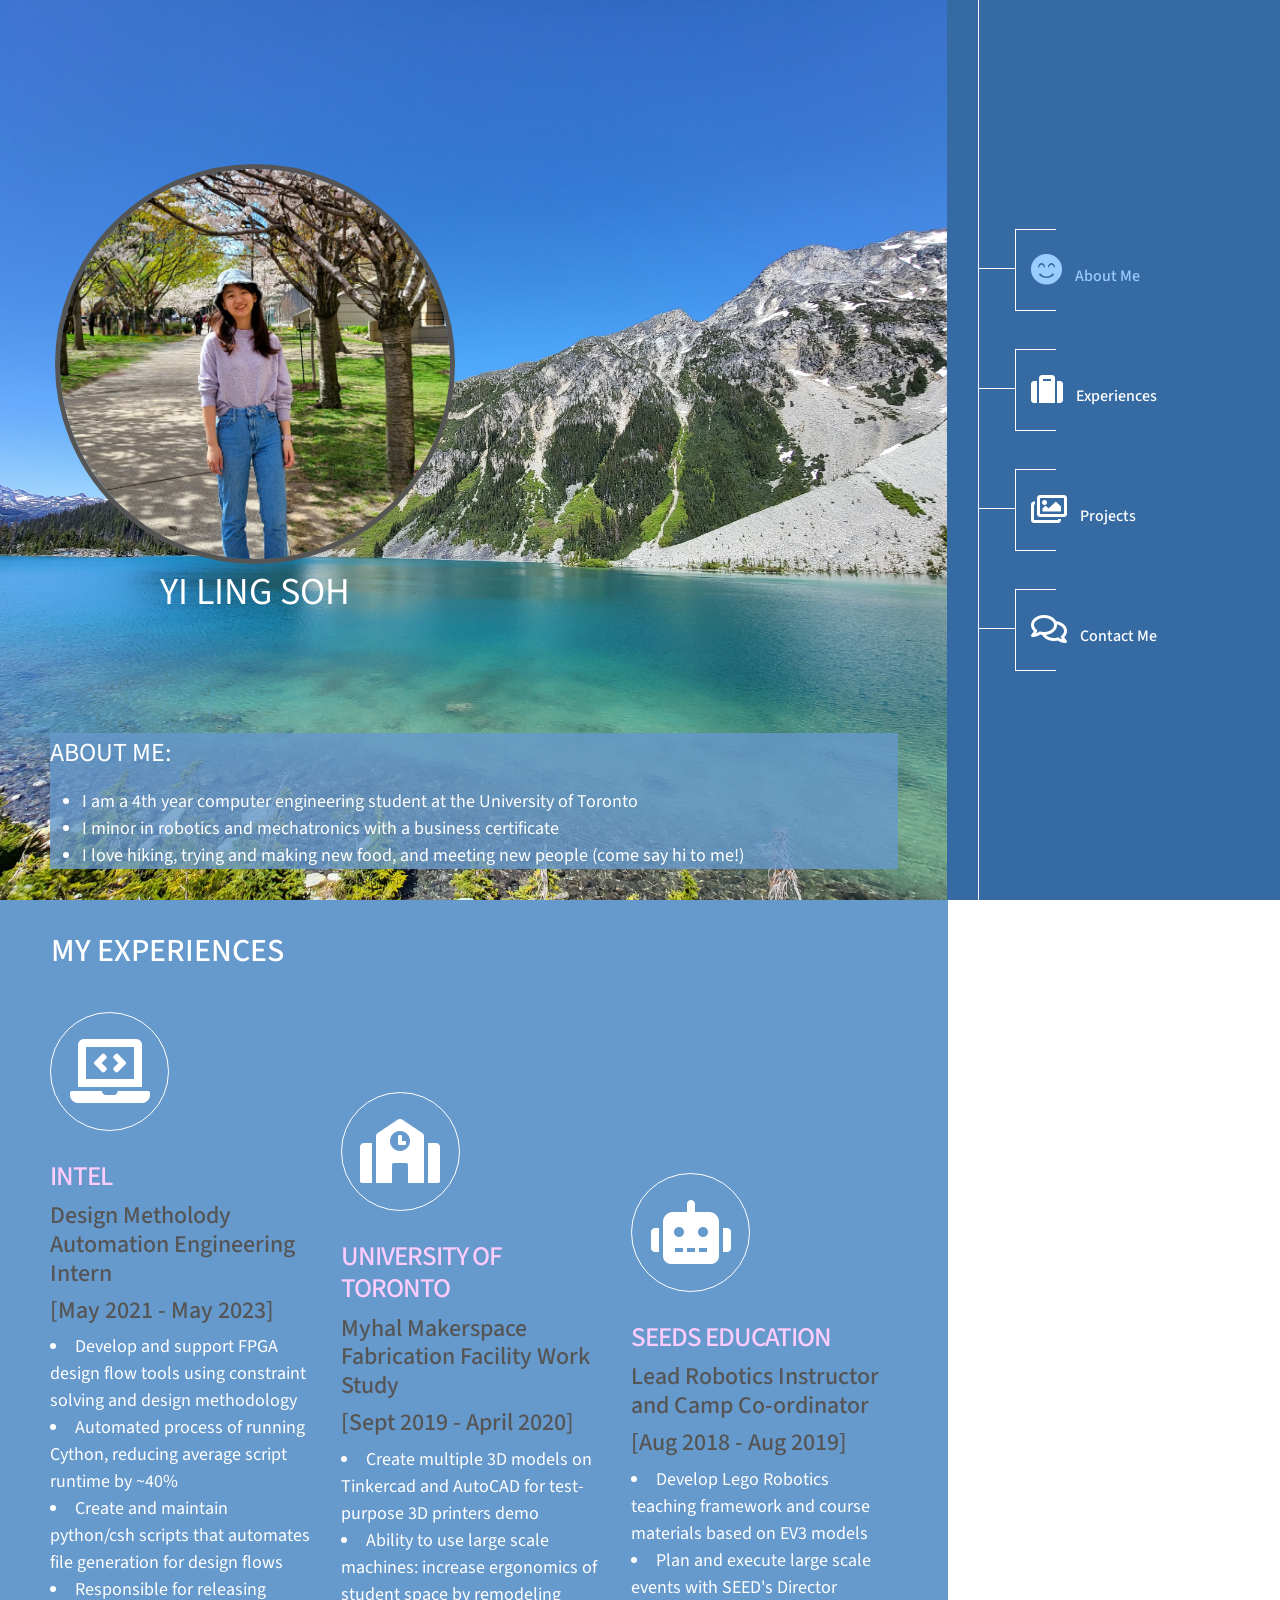
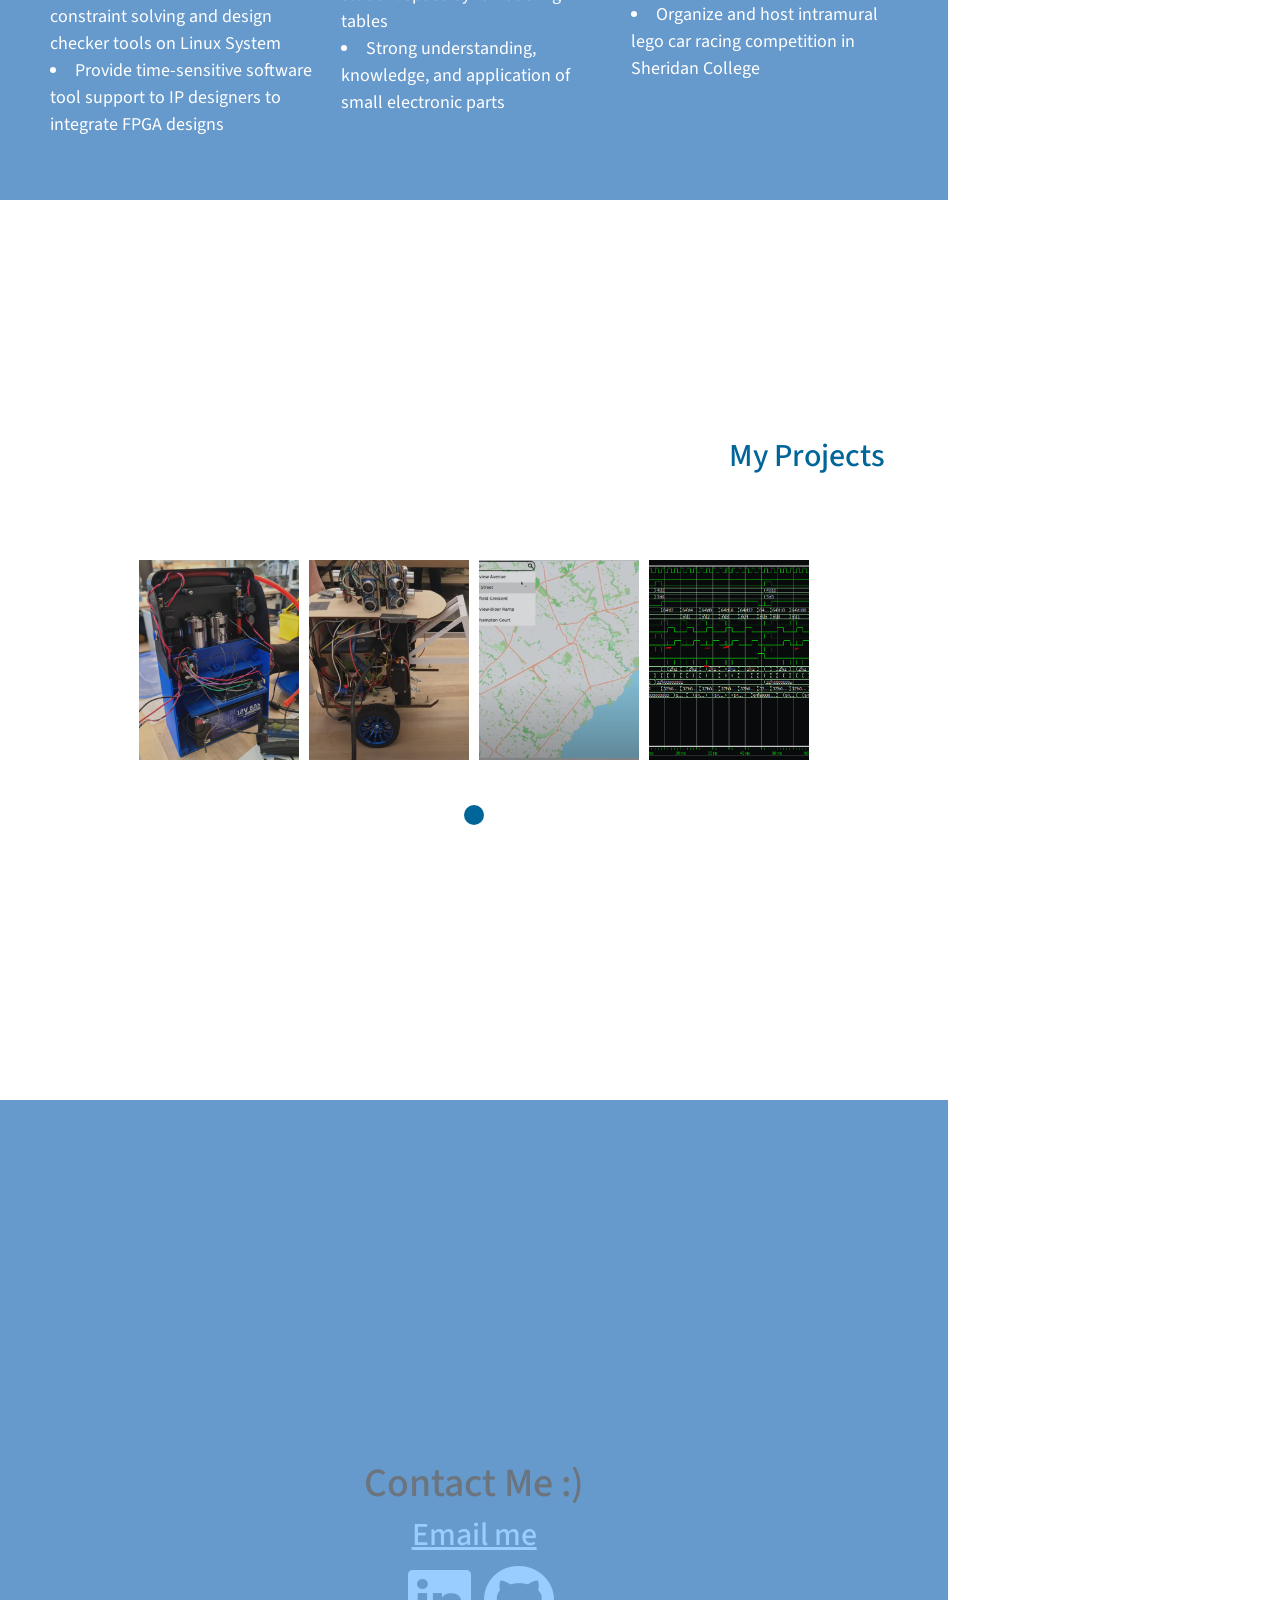
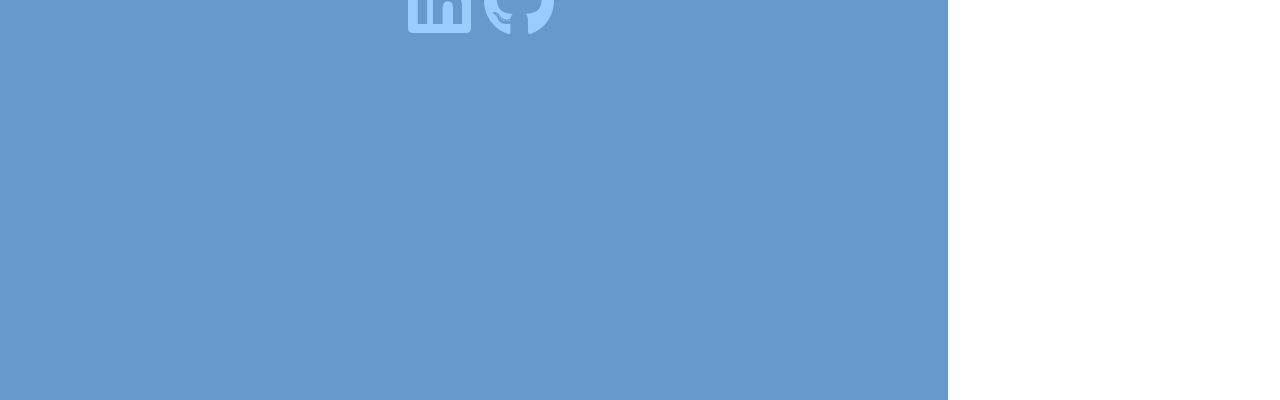
==== commit 9358059c: "added ece342 in project section" ====
--- a/index.html
+++ b/index.html
@@ -149,7 +149,15 @@
                                 <a href="https://github.com/Yi-Ling-00/Mapperino">Github Link</a>
                             </figcaption>
                         </figure>
-                       
+                        <figure class="effect-julia item">
+                            <img src="img/ece342.png" alt="Image">
+                            <figcaption>
+                                <div>
+                                    <p>ECE342 Implementing ALU and CPU</p>
+                                </div>
+                                <a href="https://github.com/Yi-Ling-00/ECE342/tree/main/lab5">Github Link</a>
+                            </figcaption>
+                        </figure>
                     </div>
                 </div>
             </section>
--- a/css/tooplate-simply-amazed.css
+++ b/css/tooplate-simply-amazed.css
@@ -881,8 +881,9 @@
 }
 
 figure.effect-julia img {
-  width: auto;
-  height: 50%;
+  width:  200px;
+  height: 200px;
+  object-fit: cover;
 	-webkit-transition: opacity 1s, -webkit-transform 1s;
 	transition: opacity 1s, transform 1s;
 	-webkit-backface-visibility: hidden;
